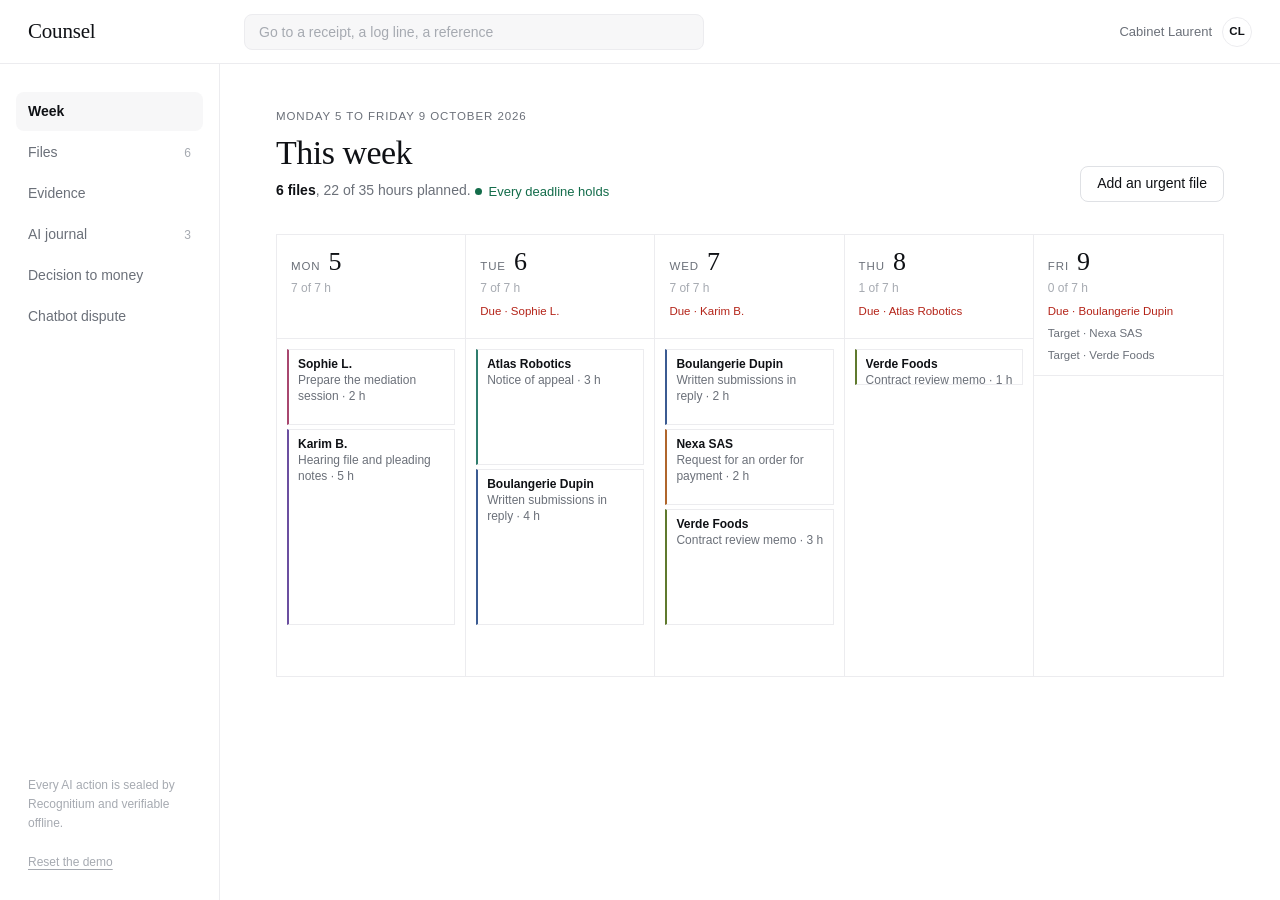
==== index.html @ c463f679 "Counsel: the lawyer's application for disputes about AI decisions, built at the LLM x Law Hackathon " ====
<!doctype html>
<html lang="en">
<head>
<meta charset="utf-8">
<meta name="viewport" content="width=device-width, initial-scale=1">
<title>Counsel</title>
<style>
  :root {
    --ink: #0f1115; --body: #2b2f36; --muted: #6b7079; --faint: #a6aab1; --line: #ececef; --soft: #f7f7f8;
    --ok: #136c4a; --okbg: #f1f8f4; --risk: #b42318; --riskbg: #fdf4f3; --mark: #fbf6e9;
    --serif: "Iowan Old Style", "Palatino Linotype", Palatino, "Book Antiqua", Georgia, serif;
    --sans: Inter, -apple-system, "Segoe UI", Roboto, "Helvetica Neue", Arial, sans-serif;
    --mono: ui-monospace, "SF Mono", "Cascadia Mono", Consolas, monospace;
    --hour: 40px;
  }
  * { box-sizing: border-box; }
  html, body { margin: 0; background: #fff; color: var(--body); font: 14px/1.5 var(--sans); -webkit-font-smoothing: antialiased; }
  button { font: inherit; cursor: pointer; color: inherit; }
  a { color: inherit; }
  code, .mono { font-family: var(--mono); font-size: 12px; }

  /* frame */
  .top { height: 64px; display: flex; align-items: center; gap: 24px; padding: 0 28px; border-bottom: 1px solid var(--line); position: sticky; top: 0; background: rgba(255,255,255,.96); backdrop-filter: blur(8px); z-index: 20; }
  .mark { font-family: var(--serif); font-size: 21px; color: var(--ink); letter-spacing: -.01em; width: 192px; flex: none; }
  .go { flex: 1; max-width: 460px; position: relative; }
  .go input { width: 100%; height: 36px; border: 1px solid var(--line); border-radius: 8px; padding: 0 150px 0 14px; font: inherit; background: var(--soft); color: var(--ink); outline: none; transition: border-color .15s, background .15s; }
  .go input:focus { background: #fff; border-color: #d9dbe0; }
  .go input::placeholder { color: var(--faint); }
  #gostatus { position: absolute; right: 12px; top: 50%; transform: translateY(-50%); font-size: 12px; color: var(--muted); pointer-events: none; max-width: 140px; white-space: nowrap; overflow: hidden; text-overflow: ellipsis; }
  .firm { margin-left: auto; display: flex; align-items: center; gap: 10px; color: var(--muted); font-size: 13px; }
  .av { width: 30px; height: 30px; border-radius: 50%; border: 1px solid var(--line); display: grid; place-items: center; font-size: 11.5px; color: var(--ink); font-weight: 600; }
  .shell { display: grid; grid-template-columns: 220px 1fr; min-height: calc(100vh - 64px); }
  .rail { border-right: 1px solid var(--line); padding: 28px 16px; display: flex; flex-direction: column; gap: 2px; position: sticky; top: 64px; height: calc(100vh - 64px); }
  .nav { display: flex; justify-content: space-between; align-items: center; gap: 10px; flex: none; border: 0; background: none; text-align: left; padding: 9px 12px; border-radius: 8px; color: var(--muted); }
  .nav:hover { color: var(--ink); background: var(--soft); }
  .nav.on { color: var(--ink); background: var(--soft); font-weight: 550; }
  .nav i { font-style: normal; font-size: 12px; color: var(--faint); font-variant-numeric: tabular-nums; }
  .rail-foot { margin-top: auto; padding: 0 12px; font-size: 12px; color: var(--faint); line-height: 1.6; }
  .rail-foot button { border: 0; background: none; padding: 0; color: var(--faint); text-decoration: underline; text-underline-offset: 3px; }
  main { padding: 44px 56px 96px; max-width: 1180px; width: 100%; }
  .view { display: none; animation: fade .25s ease; }
  .view.on { display: block; }
  @keyframes fade { from { opacity: 0; transform: translateY(4px); } to { opacity: 1; transform: none; } }

  /* type */
  .eyebrow { font-size: 11.5px; letter-spacing: .08em; text-transform: uppercase; color: var(--muted); margin-bottom: 8px; }
  h1 { font-family: var(--serif); font-weight: 400; font-size: 34px; line-height: 1.15; letter-spacing: -.015em; color: var(--ink); margin: 0; }
  h2 { font-family: var(--serif); font-weight: 400; font-size: 21px; color: var(--ink); margin: 0 0 4px; }
  .lede { color: var(--muted); margin: 8px 0 0; max-width: 640px; }
  .lede b { color: var(--ink); font-weight: 550; }
  .vh { display: flex; justify-content: space-between; align-items: flex-end; gap: 24px; flex-wrap: wrap; margin-bottom: 32px; }
  .row { display: flex; gap: 8px; flex-wrap: wrap; align-items: center; }
  .sec { margin-top: 44px; }
  .sec-h { display: flex; justify-content: space-between; align-items: baseline; gap: 16px; margin-bottom: 14px; flex-wrap: wrap; }
  .note { font-size: 12.5px; color: var(--muted); }

  /* controls */
  .btn { height: 36px; padding: 0 16px; border-radius: 8px; border: 1px solid var(--ink); background: var(--ink); color: #fff; font-weight: 500; transition: opacity .15s; display: inline-flex; align-items: center; text-decoration: none; }
  .btn:hover { opacity: .86; }
  .btn.ghost { background: #fff; color: var(--ink); border-color: #dfe1e5; }
  .btn.ghost:hover { border-color: var(--faint); opacity: 1; }
  .btn:disabled { opacity: .45; cursor: default; }
  .st { display: inline-flex; align-items: center; gap: 7px; font-size: 13px; color: var(--muted); }
  .st::before { content: ""; width: 7px; height: 7px; border-radius: 50%; background: var(--faint); }
  .st.ok { color: var(--ok); } .st.ok::before { background: var(--ok); }
  .st.risk { color: var(--risk); } .st.risk::before { background: var(--risk); }

  /* notices */
  .notice { border: 1px solid var(--line); border-left: 2px solid var(--ink); padding: 16px 20px; margin-bottom: 28px; }
  .notice.risk { border-left-color: var(--risk); }
  .notice.ok { border-left-color: var(--ok); }
  .notice h3 { margin: 0 0 4px; font-size: 14.5px; font-weight: 600; color: var(--ink); }
  .notice p { margin: 0 0 12px; color: var(--muted); }
  .notice ul { margin: 0; padding: 0; list-style: none; columns: 2; column-gap: 32px; }
  .notice li { font-size: 13px; padding: 3px 0; color: var(--body); break-inside: avoid; }
  .notice li span { color: var(--muted); }

  /* week */
  .cal { display: grid; grid-template-columns: repeat(5, minmax(0, 1fr)); border: 1px solid var(--line); }
  .day { border-right: 1px solid var(--line); min-width: 0; }
  .day:last-child { border-right: 0; }
  .day-h { padding: 14px 14px 12px; border-bottom: 1px solid var(--line); min-height: 104px; }
  .day-h .dn { display: flex; align-items: baseline; gap: 8px; }
  .day-h .dw { font-size: 11.5px; letter-spacing: .08em; text-transform: uppercase; color: var(--muted); }
  .day-h .dd { font-family: var(--serif); font-size: 26px; color: var(--ink); line-height: 1; }
  .day-h .ld { font-size: 12px; color: var(--faint); margin-top: 4px; font-variant-numeric: tabular-nums; }
  .day-h .dl { font-size: 11.5px; color: var(--risk); margin-top: 6px; line-height: 1.4; }
  .day-h .dl.soft { color: var(--muted); }
  .slots { padding: 10px; height: calc(var(--hour) * 7 + 20px); }
  .blk { margin-bottom: 4px; padding: 6px 9px; border: 1px solid var(--line); border-left: 2px solid; background: #fff; overflow: hidden; cursor: pointer; transition: background .15s; font-size: 12px; line-height: 1.35; }
  .blk:hover { background: var(--soft); }
  .blk b { display: block; font-weight: 600; color: var(--ink); white-space: nowrap; overflow: hidden; text-overflow: ellipsis; }
  .blk span { color: var(--muted); }
  .blk.late { border-color: #f1c9c4; border-left-color: var(--risk); background: var(--riskbg); }
  .assoc { margin: 0 10px 10px; padding: 6px 9px; border: 1px dashed #d9dbe0; font-size: 12px; color: var(--muted); }

  /* tables */
  .tbl { width: 100%; border-collapse: collapse; }
  .tbl th { text-align: left; font-weight: 500; font-size: 11.5px; letter-spacing: .06em; text-transform: uppercase; color: var(--muted); padding: 0 16px 10px 0; border-bottom: 1px solid var(--line); }
  .tbl td { padding: 14px 16px 14px 0; border-bottom: 1px solid var(--line); vertical-align: top; }
  .tbl tbody tr { cursor: pointer; transition: background .15s; }
  .tbl tbody tr:hover td { background: var(--soft); }
  .tbl .c { color: var(--ink); font-weight: 550; display: flex; align-items: center; gap: 10px; }
  .dot { width: 7px; height: 7px; border-radius: 50%; flex: none; }
  .num { font-variant-numeric: tabular-nums; }

  /* evidence */
  .drop { border: 1px dashed #d4d6db; padding: 72px 32px; text-align: center; transition: border-color .15s, background .15s; }
  .drop.over { border-color: var(--ink); background: var(--soft); }
  .drop h2 { font-size: 26px; }
  .drop p { color: var(--muted); max-width: 520px; margin: 8px auto 24px; }
  .facts { display: grid; grid-template-columns: repeat(4, 1fr); border-top: 1px solid var(--line); border-bottom: 1px solid var(--line); }
  .facts > div { padding: 18px 20px 18px 0; }
  .facts > div + div { padding-left: 20px; border-left: 1px solid var(--line); }
  .facts span { display: block; font-size: 11.5px; letter-spacing: .06em; text-transform: uppercase; color: var(--muted); margin-bottom: 4px; }
  .facts b { color: var(--ink); font-weight: 550; }
  .facts small { display: block; color: var(--faint); font-size: 12px; margin-top: 2px; }
  .acts { border-top: 1px solid var(--line); }
  .act { display: grid; grid-template-columns: 72px 150px 1fr 120px; gap: 16px; padding: 12px 0; border-bottom: 1px solid var(--line); cursor: pointer; font-size: 13.5px; transition: background .15s; }
  .act:hover { background: var(--soft); }
  .act .s, .act .t { font-family: var(--mono); font-size: 12px; color: var(--muted); padding-top: 2px; }
  .act .r { font-family: var(--mono); font-size: 12px; color: var(--ink); text-align: right; padding-top: 2px; }
  .proofline { display: flex; justify-content: space-between; gap: 16px; flex-wrap: wrap; align-items: center; padding: 14px 0; color: var(--ok); font-size: 13.5px; }
  .proofline.bad { color: var(--risk); }
  .proofline a { font-family: var(--mono); font-size: 12px; color: var(--muted); }
  .logview { height: 320px; overflow-y: auto; border: 1px solid var(--line); position: relative; }
  .lv { display: grid; grid-template-columns: 64px 138px 116px 1fr 110px; gap: 12px; padding: 7px 16px; font-size: 12.5px; cursor: pointer; border-bottom: 1px solid #f3f3f5; }
  .lv:hover { background: var(--soft); }
  .lv .s, .lv .t, .lv .f { font-family: var(--mono); font-size: 11.5px; color: var(--faint); padding-top: 1px; }
  .lv.own .f { color: var(--ink); }
  .lv .r { font-family: var(--mono); font-size: 11.5px; color: var(--faint); text-align: right; padding-top: 1px; }
  .lv.own .r { color: var(--ink); }
  .lv.hit { background: var(--mark); box-shadow: inset 2px 0 0 var(--ink); }
  .lv.hidden .t { color: var(--faint); font-family: var(--sans); font-size: 12px; }
  .lv.hidden .fp { font-family: var(--mono); font-size: 11.5px; color: #c4c7cc; overflow: hidden; text-overflow: ellipsis; white-space: nowrap; }
  .ldet { border: 1px solid var(--line); border-top: 0; padding: 20px; }
  .kv { display: grid; grid-template-columns: 160px 1fr; gap: 12px; padding: 4px 0; font-size: 13px; }
  .kv span { color: var(--muted); }
  .kv code { word-break: break-all; color: var(--ink); }
  .res { margin-top: 14px; padding: 10px 14px; font-size: 13.5px; border-left: 2px solid; }
  .res.ok { color: var(--ok); background: var(--okbg); } .res.bad { color: var(--risk); background: var(--riskbg); }

  /* explanation */
  .xgrid { display: grid; grid-template-columns: minmax(0, 1fr) 280px; gap: 32px; align-items: start; }
  .letter { width: 100%; min-height: 420px; border: 1px solid var(--line); padding: 32px 36px; font: 15.5px/1.7 var(--serif); color: var(--ink); resize: vertical; outline: none; background: #fff; }
  .letter:focus { border-color: #d9dbe0; }
  .letter[readonly] { background: var(--soft); color: var(--body); }
  .srcs { border-top: 1px solid var(--line); }
  .src { padding: 12px 0; border-bottom: 1px solid var(--line); font-size: 13px; cursor: pointer; }
  .src:hover { background: var(--soft); }
  .src b { display: block; color: var(--ink); font-weight: 550; }
  .src code { color: var(--muted); font-size: 11.5px; }

  /* journal */
  .jt td { font-size: 13px; padding: 11px 16px 11px 0; cursor: default; }
  .jt tbody tr { cursor: default; }
  .jt tbody tr:hover td { background: none; }
  .jt .h { font-family: var(--mono); font-size: 11.5px; color: var(--faint); white-space: nowrap; }
  .jt tr.broken td { background: var(--riskbg) !important; }
  .jt tr.hit td { background: var(--mark) !important; }
  .who { font-size: 12px; letter-spacing: .04em; text-transform: uppercase; color: var(--muted); }
  .who.ai { color: var(--ink); font-weight: 600; }
  .sealbox { margin-top: 28px; border-top: 1px solid var(--line); padding-top: 20px; display: grid; grid-template-columns: 1fr 320px; gap: 32px; }
  .sealbox input { width: 100%; height: 36px; border: 1px solid #dfe1e5; border-radius: 8px; padding: 0 12px; font: 12.5px var(--mono); outline: none; }
  .sealbox input:focus { border-color: var(--faint); }

  /* drawer */
  .scrim { position: fixed; inset: 0; background: rgba(15,17,21,.16); opacity: 0; pointer-events: none; transition: opacity .2s; z-index: 30; }
  .scrim.on { opacity: 1; pointer-events: auto; }
  .drawer { position: fixed; top: 0; right: 0; bottom: 0; width: min(540px, 100vw); background: #fff; z-index: 31; border-left: 1px solid var(--line); transform: translateX(100%); transition: transform .28s cubic-bezier(.2,.7,.2,1); overflow-y: auto; }
  .drawer.on { transform: none; }
  .dr { padding: 36px 36px 48px; }
  .x { float: right; border: 0; background: none; font-size: 22px; color: var(--faint); line-height: 1; padding: 0; }
  .x:hover { color: var(--ink); }
  .w { display: grid; grid-template-columns: 120px 1fr 18px; align-items: center; gap: 14px; margin: 8px 0; font-size: 13px; }
  .w input { width: 100%; accent-color: var(--ink); }
  .w output { text-align: right; color: var(--muted); font-variant-numeric: tabular-nums; }
  .opt { padding: 14px 0; border-bottom: 1px solid var(--line); }
  .opt .t { display: flex; justify-content: space-between; gap: 12px; color: var(--ink); }
  .opt .t em { font-style: normal; font-size: 12px; color: var(--muted); }
  .opt.best .t { font-weight: 600; }
  .bar { height: 2px; background: var(--line); margin: 10px 0 8px; }
  .bar i { display: block; height: 100%; background: var(--ink); transition: width .25s; }
  .crit { display: flex; gap: 14px; flex-wrap: wrap; font-size: 12px; color: var(--faint); }
  .hash { font-family: var(--mono); font-size: 12px; word-break: break-all; color: var(--ink); margin: 6px 0 14px; }
  .hash.bad { color: var(--risk); }
  .field { width: 100%; height: 36px; border: 1px solid #dfe1e5; border-radius: 8px; padding: 0 12px; font: 12.5px var(--mono); outline: none; margin-top: 4px; }

  @media (max-width: 960px) {
    .top { padding: 0 16px; gap: 12px; } .mark { width: auto; } .firm span { display: none; }
    .shell { grid-template-columns: 1fr; }
    .rail { position: static; height: auto; flex-direction: row; overflow-x: auto; padding: 8px 12px; border-right: 0; border-bottom: 1px solid var(--line); }
    .rail-foot { display: none; }
    main { padding: 28px 16px 72px; }
    .cal { grid-template-columns: 1fr; } .day { border-right: 0; border-bottom: 1px solid var(--line); } .slots { height: auto; }
    .facts { grid-template-columns: 1fr 1fr; } .facts > div + div { border-left: 0; padding-left: 0; }
    .act, .lv { grid-template-columns: 64px 1fr; } .act .t, .act .r, .lv .t, .lv .f, .lv .r { display: none; }
    .sealbox { grid-template-columns: 1fr; } .notice ul { columns: 1; }
    .go input { padding-right: 14px; } #gostatus { display: none; }
  }
</style>
</head>
<body>
<header class="top">
  <div class="mark">Counsel</div>
  <div class="go"><input id="goto" placeholder="Go to a receipt, a log line, a reference" autocomplete="off" spellcheck="false"><div id="gostatus"></div></div>
  <div class="firm"><span>Cabinet Laurent</span><div class="av">CL</div></div>
</header>

<div class="shell">
  <nav class="rail">
    <button class="nav on" data-view="week">Week <i id="n-week"></i></button>
    <button class="nav" data-view="files">Files <i id="n-files"></i></button>
    <button class="nav" data-view="evidence">Evidence <i id="n-evidence"></i></button>
    <button class="nav" data-view="journal">AI journal <i id="n-journal"></i></button>
    <a class="nav" href="binding.html" style="text-decoration:none">Decision to money <i></i></a>
    <a class="nav" href="conversation.html" style="text-decoration:none">Chatbot dispute <i></i></a>
    <div class="rail-foot">Every AI action is sealed by Recognitium and verifiable offline.<br><br><button data-act="reset">Reset the demo</button></div>
  </nav>

  <main>
    <section class="view on" id="v-week">
      <div class="vh">
        <div><div class="eyebrow">Monday 5 to Friday 9 October 2026</div><h1>This week</h1><p class="lede" id="summary"></p></div>
        <button class="btn ghost" data-act="urgent" id="urgentBtn">Add an urgent file</button>
      </div>
      <div id="alert"></div>
      <div class="cal" id="grid"></div>
    </section>

    <section class="view" id="v-files">
      <div class="vh"><div><div class="eyebrow">Cabinet Laurent</div><h1>Files</h1><p class="lede">Each file is ranked on its own client's priorities, never against another file.</p></div></div>
      <table class="tbl"><thead><tr><th>Client</th><th>Matter</th><th>Deadline</th><th>Hours</th><th>Status</th></tr></thead><tbody id="files"></tbody></table>
    </section>

    <section class="view" id="v-evidence"><div id="evidence"></div></section>

    <section class="view" id="v-journal">
      <div class="vh">
        <div><div class="eyebrow">Article 12-ready</div><h1>AI journal</h1><p class="lede">Every AI action, append-only. Each line carries the fingerprint of the line before: change one and every later line breaks.</p></div>
        <div class="row"><button class="btn ghost" data-act="check">Check integrity</button><button class="btn ghost" data-act="alter">Rewrite a past line</button><button class="btn ghost" data-act="export">Export</button></div>
      </div>
      <div id="jcheck"></div>
      <table class="tbl jt"><thead><tr><th>#</th><th>Time</th><th>Who</th><th>Action</th><th>In</th><th>Out</th><th>Decision</th></tr></thead><tbody id="jbody"></tbody></table>
      <div class="sealbox">
        <div><div class="eyebrow">Journal fingerprint</div><div class="hash" id="jhead"></div><div class="note">One seal covers every line above it.</div></div>
        <div><div class="eyebrow">Recognitium receipt</div><input id="jrid" placeholder="DG-..."><div class="note" id="jvl" style="margin-top:8px">Seal the fingerprint, then paste the receipt id.</div></div>
      </div>
    </section>
  </main>
</div>

<div class="scrim" id="scrim"></div>
<aside class="drawer" id="drawer"><div class="dr" id="dr"></div></aside>

<script>
/* Fictional firm, fictional clients. Hours are the lawyer's; deadlines are the clients'. */
const DAYS = ["Mon 5", "Tue 6", "Wed 7", "Thu 8", "Fri 9"];
const CAP = 7;
const CRIT = [["outcome", "Outcome"], ["cost", "Low cost"], ["speed", "Speed"], ["safety", "Low risk"], ["relation", "Relationship"]];

const CASES = {
  dupin: { client: "Boulangerie Dupin", matter: "Commercial lease, landlord refuses renewal", court: "Tribunal judiciaire de Paris", color: "#3b5b92",
    weights: { outcome: 4, cost: 3, speed: 2, safety: 3, relation: 5 },
    options: [["Negotiate a new lease with a stepped rent", [3, 5, 4, 4, 5]], ["Claim the eviction indemnity in court", [5, 2, 1, 3, 1]], ["Judicial mediation", [3, 4, 3, 4, 4]]] },
  karim: { client: "Karim B.", matter: "Contested dismissal, labour court hearing Thursday", court: "Conseil de prud'hommes de Paris", color: "#6b4fa0",
    weights: { outcome: 4, cost: 3, speed: 4, safety: 4, relation: 1 },
    options: [["Plead at the hearing", [4, 3, 2, 2, 2]], ["Settlement agreement before the hearing", [3, 5, 5, 5, 3]], ["Conciliation in front of the court", [3, 4, 4, 4, 3]]] },
  atlas: { client: "Atlas Robotics", matter: "Appeal of a commercial judgment, one month from service", court: "Cour d'appel de Paris", color: "#2f7d6d",
    weights: { outcome: 5, cost: 2, speed: 2, safety: 3, relation: 3 },
    options: [["File the appeal", [4, 2, 1, 3, 3]], ["Accept the judgment, negotiate payment terms", [2, 5, 5, 4, 4]], ["Appeal and propose mediation in parallel", [4, 3, 3, 3, 4]]] },
  nexa: { client: "Nexa SAS", matter: "Unpaid invoices, 18 400 euros", court: "Tribunal de commerce de Paris", color: "#b0662c",
    weights: { outcome: 4, cost: 4, speed: 4, safety: 3, relation: 3 },
    options: [["Order for payment (injonction de payer)", [4, 5, 4, 4, 2]], ["Formal notice, then negotiated schedule", [3, 5, 3, 4, 4]], ["Summary claim for an advance (référé-provision)", [4, 3, 4, 3, 2]]] },
  sophie: { client: "Sophie L.", matter: "Divorce, family mediation session", court: "Médiation familiale", color: "#a8476f",
    weights: { outcome: 3, cost: 3, speed: 3, safety: 4, relation: 5 },
    options: [["Mediated agreement", [4, 4, 4, 4, 5]], ["Contested divorce in court", [3, 2, 1, 2, 1]]] },
  verde: { client: "Verde Foods", matter: "Review of a distribution contract", court: "Advisory", color: "#5f7a2e",
    weights: { outcome: 4, cost: 3, speed: 3, safety: 5, relation: 3 },
    options: [["Sign with amended liability clauses", [4, 4, 4, 4, 4]], ["Sign as is", [2, 5, 5, 1, 5]], ["Renegotiate exclusivity first", [5, 3, 2, 4, 3]]] },
  horizon: { client: "Banque Horizon", matter: "Applicant contests an AI credit refusal", court: "Pre-litigation · AI Act art. 86 · GDPR art. 22", color: "#8a6a1f",
    weights: { outcome: 4, cost: 3, speed: 3, safety: 5, relation: 4 },
    options: [["Full explanation, with the sealed log lines", [4, 4, 4, 5, 4]], ["New human review of the file, then answer", [4, 3, 3, 4, 5]], ["Minimal answer, legal basis only", [2, 5, 5, 2, 2]]] },
  lumen: { client: "Lumen SAS", matter: "Urgent interim hearing (référé) Tuesday morning", court: "Tribunal judiciaire de Paris", color: "#7a2e2e",
    weights: { outcome: 4, cost: 2, speed: 5, safety: 4, relation: 2 },
    options: [["Defend at the hearing", [3, 3, 5, 3, 2]], ["Settle before the hearing", [3, 4, 5, 4, 4]], ["Ask for a postponement", [2, 4, 1, 2, 3]]] }
};

const BASE = [
  { id: "sophie", label: "Prepare the mediation session", hours: 2, due: 1, hard: true },
  { id: "karim", label: "Hearing file and pleading notes", hours: 5, due: 2, hard: true },
  { id: "atlas", label: "Notice of appeal", hours: 3, due: 3, hard: true },
  { id: "dupin", label: "Written submissions in reply", hours: 6, due: 4, hard: true },
  { id: "nexa", label: "Request for an order for payment", hours: 2, due: 4, hard: false },
  { id: "verde", label: "Contract review memo", hours: 4, due: 4, hard: false }
];

const state = { view: "week", urgent: false, delegated: false, approvals: {}, open: null, drafted: {}, horizon: null, sel: null };
const $ = id => document.getElementById(id);

/* ---------- fingerprints ---------- */
async function sha256(text) {
  const bytes = new TextEncoder().encode(text);
  if (window.crypto && crypto.subtle) {
    const buf = await crypto.subtle.digest("SHA-256", bytes);
    return [...new Uint8Array(buf)].map(b => b.toString(16).padStart(2, "0")).join("");
  }
  return sha256js(bytes);
}

function sha256js(msg) {
  const K = [0x428a2f98,0x71374491,0xb5c0fbcf,0xe9b5dba5,0x3956c25b,0x59f111f1,0x923f82a4,0xab1c5ed5,
    0xd807aa98,0x12835b01,0x243185be,0x550c7dc3,0x72be5d74,0x80deb1fe,0x9bdc06a7,0xc19bf174,
    0xe49b69c1,0xefbe4786,0x0fc19dc6,0x240ca1cc,0x2de92c6f,0x4a7484aa,0x5cb0a9dc,0x76f988da,
    0x983e5152,0xa831c66d,0xb00327c8,0xbf597fc7,0xc6e00bf3,0xd5a79147,0x06ca6351,0x14292967,
    0x27b70a85,0x2e1b2138,0x4d2c6dfc,0x53380d13,0x650a7354,0x766a0abb,0x81c2c92e,0x92722c85,
    0xa2bfe8a1,0xa81a664b,0xc24b8b70,0xc76c51a3,0xd192e819,0xd6990624,0xf40e3585,0x106aa070,
    0x19a4c116,0x1e376c08,0x2748774c,0x34b0bcb5,0x391c0cb3,0x4ed8aa4a,0x5b9cca4f,0x682e6ff3,
    0x748f82ee,0x78a5636f,0x84c87814,0x8cc70208,0x90befffa,0xa4506ceb,0xbef9a3f7,0xc67178f2];
  const H = [0x6a09e667,0xbb67ae85,0x3c6ef372,0xa54ff53a,0x510e527f,0x9b05688c,0x1f83d9ab,0x5be0cd19];
  const len = msg.length, total = ((len + 9 + 63) >> 6) << 6, m = new Uint8Array(total);
  m.set(msg); m[len] = 0x80;
  const bits = len * 8, dv = new DataView(m.buffer);
  dv.setUint32(total - 8, Math.floor(bits / 0x100000000)); dv.setUint32(total - 4, bits >>> 0);
  const W = new Uint32Array(64), r = (x, n) => (x >>> n) | (x << (32 - n));
  for (let o = 0; o < total; o += 64) {
    for (let i = 0; i < 16; i++) W[i] = dv.getUint32(o + i * 4);
    for (let i = 16; i < 64; i++) {
      const s0 = r(W[i-15], 7) ^ r(W[i-15], 18) ^ (W[i-15] >>> 3), s1 = r(W[i-2], 17) ^ r(W[i-2], 19) ^ (W[i-2] >>> 10);
      W[i] = (W[i-16] + s0 + W[i-7] + s1) >>> 0;
    }
    let [a, b, c, d, e, f, g, h] = H;
    for (let i = 0; i < 64; i++) {
      const t1 = (h + (r(e, 6) ^ r(e, 11) ^ r(e, 25)) + ((e & f) ^ (~e & g)) + K[i] + W[i]) >>> 0;
      const t2 = ((r(a, 2) ^ r(a, 13) ^ r(a, 22)) + ((a & b) ^ (a & c) ^ (b & c))) >>> 0;
      h = g; g = f; f = e; e = (d + t1) >>> 0; d = c; c = b; b = a; a = (t1 + t2) >>> 0;
    }
    H[0] = (H[0] + a) >>> 0; H[1] = (H[1] + b) >>> 0; H[2] = (H[2] + c) >>> 0; H[3] = (H[3] + d) >>> 0;
    H[4] = (H[4] + e) >>> 0; H[5] = (H[5] + f) >>> 0; H[6] = (H[6] + g) >>> 0; H[7] = (H[7] + h) >>> 0;
  }
  return H.map(x => x.toString(16).padStart(8, "0")).join("");
}
const enc = x => new TextEncoder().encode(x);

/* ---------- the AI journal: append-only, chained ---------- */
let journal = [], queue = Promise.resolve();
const ZERO = "0".repeat(64);
const lineBody = e => JSON.stringify({ n: e.n, at: e.at, actor: e.actor, action: e.action, in: e.in, out: e.out, decision: e.decision, prev: e.prev });

function log(actor, action, input, output, decision) {
  queue = queue.then(async () => {
    const e = { n: journal.length + 1, at: new Date().toTimeString().slice(0, 8), actor, action,
      in: input ? await sha256(input) : null, out: output ? await sha256(output) : null, decision,
      prev: journal.length ? journal[journal.length - 1].hash : ZERO };
    e.hash = await sha256(lineBody(e));
    journal.push(e);
    renderJournal(); renderNav();
  });
  return queue;
}

async function checkJournal() {
  let prev = ZERO;
  for (let i = 0; i < journal.length; i++) {
    const e = journal[i];
    if (e.prev !== prev || await sha256(lineBody(e)) !== e.hash) return i;
    prev = e.hash;
  }
  return -1;
}

function seed() {
  const p = plan(BASE.map(x => ({ ...x })));
  log("AI", "Planned the week · 6 files, earliest deadline first", JSON.stringify(BASE), JSON.stringify(p.list.map(t => [t.id, t.days])), "Accepted by Me Laurent");
  for (const id of ["karim", "atlas"]) {
    state.drafted[id] = true;
    log("AI", `Drafted strategy options · ${CASES[id].client}`, CASES[id].matter, JSON.stringify(CASES[id].options), "Scores set by Me Laurent");
  }
}

/* ---------- planning: the client's deadline is a wall; only the lawyer's hours move ---------- */
function tasks() {
  const t = BASE.map(x => ({ ...x }));
  if (state.urgent) t.push({ id: "lumen", label: "Interim hearing brief", hours: state.delegated ? 7 : 9, due: 0, hard: true });
  if (state.horizon) t.push({ id: "horizon", label: "Answer to the applicant", hours: 3, due: 99, dueLabel: state.horizon.dueShort, hard: true });
  return t;
}
const dueText = t => t.dueLabel || DAYS[t.due];

function plan(list) {
  const days = DAYS.map(() => []);
  const order = [...list].sort((a, b) => a.due - b.due || (b.hard - a.hard));
  let d = 0, used = 0;
  for (const t of order) {
    let rem = t.hours; t.days = [];
    while (rem > 0 && d < DAYS.length) {
      const free = CAP - used;
      if (free <= 0) { d++; used = 0; continue; }
      const take = Math.min(free, rem);
      days[d].push({ t, h: take }); t.days.push(d);
      used += take; rem -= take;
    }
    t.end = rem > 0 ? 99 : t.days[t.days.length - 1];
    t.late = t.end > t.due;
  }
  return { days, list: order };
}
const BASELINE = (() => { const m = {}; plan(BASE.map(x => ({ ...x }))).list.forEach(t => m[t.id] = t.days.join()); return m; })();

/* ---------- Banque Horizon's credit AI log (fictional, 200 lines) ----------
   leaf = SHA-256(line); link = SHA-256(previous link + leaf). Do not edit: the receipts below seal these exact bytes. */
const LOG = (() => {
  let s = 20261004;
  const rnd = () => (s = (s * 1103515245 + 12345) % 2147483648) / 2147483648;
  const fmt = ms => new Date(ms + 2 * 3600e3).toISOString().slice(0, 19).replace("T", " ");
  const rows = [];
  let t = Date.UTC(2026, 8, 12, 6, 0, 0);
  for (let i = 0; i < 195; i++) {
    t += 60e3 + Math.floor(rnd() * 50) * 60e3 + Math.floor(rnd() * 60) * 1e3;
    let n = 4000 + Math.floor(rnd() * 900); if (n === 4417) n++;
    const ref = "HZ-2026-0" + n, r = rnd();
    const ev = r < .35 ? `Application received · personal loan ${(5 + Math.floor(rnd() * 30)) * 1000} EUR over ${[24, 36, 48, 60][Math.floor(rnd() * 4)]} months`
      : r < .65 ? `Score computed by model CreditScore v3.2 · ${300 + Math.floor(rnd() * 600)} / 1000 · threshold 450`
      : r < .85 ? `Decision · ${rnd() < .7 ? "accepted" : "refused"}`
      : `Human review · decision confirmed by credit analyst (agent 0${100 + Math.floor(rnd() * 200)})`;
    rows.push([fmt(t), ref, ev]);
  }
  const R = "HZ-2026-04417";
  rows.push(["2026-09-12 09:14:03", R, "Application received · personal loan 18000 EUR over 48 months"],
    ["2026-09-12 09:14:04", R, "Score computed by model CreditScore v3.2 · 412 / 1000 · threshold 450"],
    ["2026-09-12 09:14:04", R, "Main factors · debt-to-income ratio 41 %, employment under 12 months"],
    ["2026-09-15 14:02:51", R, "Human review · refusal confirmed by credit analyst (agent 0193)"],
    ["2026-09-15 14:05:10", R, "Decision letter sent to the applicant"]);
  rows.sort((a, b) => a[0] < b[0] ? -1 : a[0] > b[0] ? 1 : 0);
  return rows.map((r, i) => `#${48101 + i} · ${r[0]} · ${r[1]} · ${r[2]}`);
})();
const LEAVES = LOG.map(l => sha256js(enc(l)));
const HEAD = LEAVES.reduce((h, leaf) => sha256js(enc(h + leaf)), ZERO);
const HZ = { receipt: "DG-513ea93c2b3b4dadbefe4096443f36ea", seq: 177589, sealedOn: "4 October 2026 at 11:13 Paris" };
/* The applicant's five lines, each sealed on its own (production chain). The receipt id sits beside the line, never inside it. */
const LINE_RECEIPTS = {
  "#48103": { id: "DG-cbb80fadc30448dc800fd1b3784442a5", seq: 177600, ns: "1791105542770949599", hash: "bc46e47e68225987e134c771e663292884187cbfbe9d137fedefe3cd4ebf022a" },
  "#48104": { id: "DG-095f2c1e2610460787d485f6fdd2cd21", seq: 177601, ns: "1791105543868546182", hash: "93c3bd3690d9787a6334c7b5713d10c95139164d391800515608aa8e69a7ebd0" },
  "#48105": { id: "DG-ae7fe75767b240a696a529b9c93f7810", seq: 177604, ns: "1791105545060801620", hash: "9e3ba94bb4f5a67ca7bc09496560fa0eb77429109c9f95e9a999944561cab266" },
  "#48272": { id: "DG-9953fa10633a4a7499a84af987cb7c15", seq: 177605, ns: "1791105546855128218", hash: "43e773e2e4020736e835074212734faa131c08cf6be62bd492eb9bbb1a9ef2e7" },
  "#48274": { id: "DG-b7b28343d44b4a62b2047d7b9a598693", seq: 177606, ns: "1791105548110884152", hash: "d6893f70d10188e29fc68655d181ae449e9e4d925a4f3a2f803c7d6c9911b34f" }
};
const nsUTC = ns => new Date(+ns.slice(0, -9) * 1000).toISOString().slice(0, 19).replace("T", " ") + "." + ns.slice(-9) + " UTC";
const seqOf = l => l.split(" · ")[0];
const fmtSeq = n => String(n).replace(/\B(?=(\d{3})+(?!\d))/g, " ");
const VERIFY = id => `https://www.recognitium.com/verify/${encodeURIComponent(id)}`;
const edits = {};

const SAMPLE_LETTER = `Paul R.
12 rue des Lilas, 75011 Paris

To: Banque Horizon, Credit department
Subject: Request for an explanation, file HZ-2026-04417

On 15 September 2026 you refused my application for a personal loan (file HZ-2026-04417).
I have reason to believe this decision was taken with the help of an automated system.
Under Article 86 of the EU AI Act and Article 22 of the GDPR, I ask for a clear explanation
of the role this system played in the decision and of the main factors it used.

Received by Banque Horizon on 2 October 2026.`;
const MONTHS = ["January", "February", "March", "April", "May", "June", "July", "August", "September", "October", "November", "December"];

/* ---------- views ---------- */
function setView(v) {
  state.view = v;
  document.querySelectorAll(".view").forEach(x => x.classList.toggle("on", x.id === "v-" + v));
  document.querySelectorAll(".nav").forEach(x => x.classList.toggle("on", x.dataset.view === v));
  window.scrollTo({ top: 0 });
}

function renderNav() {
  const p = plan(tasks());
  $("n-week").textContent = p.list.some(t => t.late) ? "1 at risk" : "";
  $("n-files").textContent = p.list.length;
  $("n-evidence").textContent = state.horizon ? "1" : "";
  $("n-journal").textContent = journal.length;
}

function renderWeek() {
  const p = plan(tasks());
  const total = p.list.reduce((s, t) => s + t.hours, 0), late = p.list.filter(t => t.late);
  $("summary").innerHTML = `<b>${p.list.length} files</b>, ${total} of ${CAP * 5} hours planned. ` +
    (late.length ? `<span class="st risk">One deadline at risk</span>` : `<span class="st ok">Every deadline holds</span>`);
  $("urgentBtn").disabled = state.urgent;

  if (state.urgent && late.length) {
    const t = late[0], short = t.hours - CAP;
    $("alert").innerHTML = `<div class="notice risk"><h3>${CASES[t.id].client} is ${short} hours short of Monday's deadline.</h3>
      <p>No other client's deadline moves to make room.</p>
      <div class="row"><button class="btn" data-act="delegate">Delegate ${short} hours to the associate</button><button class="btn ghost" data-act="postpone">Draft a postponement request</button></div></div>`;
  } else if (state.urgent) {
    const moved = p.list.filter(t => BASELINE[t.id] !== undefined && BASELINE[t.id] !== t.days.join());
    const days = t => [...new Set(t.days.map(d => DAYS[d].split(" ")[0]))].join(", ");
    $("alert").innerHTML = `<div class="notice ok"><h3>Re-planned. Every deadline holds.</h3>
      <p>Thomas, the associate, takes two hours of research on Lumen SAS. Moved, each still before its deadline:</p>
      <ul>${moved.map(t => `<li>${CASES[t.id].client} <span>· now ${days(t)} · due ${dueText(t)}</span></li>`).join("")}</ul></div>`;
  } else $("alert").innerHTML = "";

  const H = 40;
  $("grid").innerHTML = p.days.map((blocks, d) => {
    const load = blocks.reduce((s, b) => s + b.h, 0), dues = p.list.filter(t => t.due === d);
    const [w, n] = DAYS[d].split(" ");
    return `<div class="day"><div class="day-h"><div class="dn"><span class="dw">${w}</span><span class="dd">${n}</span></div>
      <div class="ld">${load} of ${CAP} h</div>
      ${dues.map(t => `<div class="dl${t.hard ? "" : " soft"}">${t.hard ? "Due" : "Target"} · ${CASES[t.id].client}</div>`).join("")}</div>
      <div class="slots">${blocks.map(b => `<div class="blk${b.t.late ? " late" : ""}" data-case="${b.t.id}" style="height:${b.h * H - 4}px;border-left-color:${CASES[b.t.id].color}">
        <b>${CASES[b.t.id].client}</b><span>${b.t.label} · ${b.h} h</span></div>`).join("")}</div>
      ${state.delegated && d === 0 ? `<div class="assoc">Associate · Lumen SAS research · 2 h</div>` : ""}</div>`;
  }).join("");
}

function renderFiles() {
  const p = plan(tasks());
  $("files").innerHTML = p.list.map(t => {
    const c = CASES[t.id], a = state.approvals[t.id];
    return `<tr data-case="${t.id}"><td><div class="c"><span class="dot" style="background:${c.color}"></span>${c.client}</div></td>
      <td>${c.matter}<div class="note">${c.court}</div></td>
      <td class="num">${t.hard ? "" : "Target "}${dueText(t)}</td><td class="num">${t.hours} h</td>
      <td>${t.late ? `<span class="st risk">At risk</span>` : `<span class="st ok">On time</span>`}${a ? `<div class="note" style="margin-top:4px">Strategy approved</div>` : ""}</td></tr>`;
  }).join("");
}

function renderJournal(broken) {
  const short = h => h ? `<span title="${h}">${h.slice(0, 8)}</span>` : "";
  $("jbody").innerHTML = journal.map((e, i) => `<tr id="j${e.n}" class="${broken !== undefined && i >= broken ? "broken" : ""}">
    <td class="h">${e.n}</td><td class="h">${e.at}</td><td><span class="who ${e.actor.toLowerCase()}">${e.actor}</span></td>
    <td>${e.action}</td><td class="h">${short(e.in)}</td><td class="h">${short(e.out)}</td><td>${e.decision}</td></tr>`).join("");
  $("jhead").textContent = journal.length ? journal[journal.length - 1].hash : "";
}

function renderAll() { renderWeek(); renderFiles(); renderEvidence(); renderNav(); if (state.open) drawer(state.open); }

/* ---------- evidence ---------- */
function renderEvidence() {
  const h = state.horizon;
  if (!h) {
    $("evidence").innerHTML = `<div class="vh"><div><div class="eyebrow">Disputes about AI decisions</div><h1>Evidence</h1>
      <p class="lede">Drop a client's dispute letter. Counsel reads it, finds the AI actions it concerns, and proves they have not changed since they happened.</p></div></div>
      <div class="drop" id="drop"><h2>Drop a dispute letter here</h2><p>A text file or a pasted letter. Nothing leaves this machine: only fingerprints are ever sealed.</p>
      <button class="btn" data-act="sample">Use the sample letter · Banque Horizon</button></div>`;
    return;
  }
  const own = h.hits.filter(x => LINE_RECEIPTS[seqOf(x.l)]).length;
  $("evidence").innerHTML = `
    <div class="vh"><div><div class="eyebrow">Banque Horizon · credit AI system CreditScore v3.2</div><h1>${h.ref}</h1>
      <p class="lede">Request for an explanation of an automated credit refusal. Case file built in ${h.ms} ms from the letter alone.</p></div>
      <div class="row"><button class="btn" data-act="bundle">Download the evidence file</button><button class="btn ghost" data-act="explain">Explain to the applicant</button><button class="btn ghost" data-case="horizon">Strategy</button></div></div>
    <div class="facts">
      <div><span>Request</span><b>${h.bases.join(", ") || "Contestation"}</b></div>
      <div><span>Received</span><b>${h.got}</b></div>
      <div><span>Answer due</span><b>${h.due}</b><small>One month, GDPR art. 12(3)</small></div>
      <div><span>AI actions found</span><b>${h.hits.length} of ${LOG.length}</b><small>The others stay sealed, undisclosed</small></div>
    </div>
    <div class="sec"><div class="sec-h"><h2>The applicant's AI actions</h2><span class="note">Each one sealed on its own. Click to open it in the log.</span></div>
      <div class="acts">${h.hits.map(x => { const p = x.l.split(" · "), r = LINE_RECEIPTS[p[0]];
        return `<div class="act" data-line="${x.i}"><span class="s">${p[0]}</span><span class="t">${p[1]}</span><span>${p.slice(3).join(" · ")}</span><span class="r">${r ? r.id.slice(0, 11) : ""}</span></div>`; }).join("")}</div>
      <div class="proofline${h.intact ? "" : " bad"}"><span>${h.intact ? `Unchanged since sealed. ${own} individual receipts, and the whole log sealed on ${HZ.sealedOn}.` : "These lines do not match the sealed log."}</span>
        <a href="${VERIFY(HZ.receipt)}" target="_blank" rel="noopener">${HZ.receipt}</a></div></div>
    ${state.explain ? explainHTML() : ""}
    <div class="sec" id="logbox" style="scroll-margin-top:84px"><div class="sec-h"><h2>The log, as the bank disclosed it</h2><span class="note">${h.hits.length} lines in clear, ${LOG.length - h.hits.length} as fingerprints only. The full log never leaves the bank.</span></div>
      <div class="logview" id="logview">${LOG.map((_, i) => logRow(i)).join("")}</div>
      <div id="ldetwrap"></div></div>`;
  if (state.sel !== null) focusLine(state.sel, true);
}

/* The lawyer only ever receives the contested lines in clear; every other line arrives as its fingerprint. */
const disclosed = i => !!(state.horizon && state.horizon.hits.some(x => x.i === i));

function logRow(i) {
  if (!disclosed(i)) return `<div class="lv hidden" data-line="${i}"><span class="s">${seqOf(LOG[i])}</span><span class="t">Not disclosed</span><span class="f"></span><span class="fp">${LEAVES[i].slice(0, 32)}…</span><span class="r">log seal</span></div>`;
  const l = edits[i] || LOG[i], p = l.split(" · "), r = LINE_RECEIPTS[seqOf(LOG[i])];
  return `<div class="lv${r ? " own" : ""}" data-line="${i}"><span class="s">${p[0]}</span><span class="t">${p[1]}</span><span class="f">${p[2]}</span><span>${p.slice(3).join(" · ")}</span><span class="r">${r ? r.id.slice(0, 11) : "log seal"}</span></div>`;
}

function lineDetail(i) {
  if (!disclosed(i)) return `<div class="ldet"><div class="sec-h" style="margin-bottom:10px"><h2>Line ${seqOf(LOG[i])}</h2><span class="st">Not disclosed</span></div>
    <div class="kv"><span>Fingerprint</span><code>${LEAVES[i]}</code></div>
    <div class="kv"><span>Covered by</span><code>${HZ.receipt}, the whole log (line ${i + 1} of ${LOG.length})</code></div>
    <div class="note" style="margin-top:8px">This line concerns another customer. Its content stays at the bank; only its fingerprint was disclosed, so the chain can be checked end to end.</div>
    <div id="lres"></div>
    <div class="row" style="margin-top:16px"><button class="btn" data-act="vline" data-i="${i}">Verify its place in the log</button>
      <a class="btn ghost" href="${VERIFY(HZ.receipt)}" target="_blank" rel="noopener">Public receipt</a></div></div>`;
  const r = LINE_RECEIPTS[seqOf(LOG[i])], shown = edits[i] || LOG[i], fp = sha256js(enc(shown));
  return `<div class="ldet"><div class="sec-h" style="margin-bottom:10px"><h2>Line ${seqOf(LOG[i])}</h2>${edits[i] ? `<span class="st risk">Edited after sealing</span>` : ""}</div>
    <div class="kv"><span>Fingerprint now</span><code>${fp}</code></div>
    ${r ? `<div class="kv"><span>Receipt</span><code>${r.id}</code></div>
      <div class="kv"><span>Chain sequence</span><code>${fmtSeq(r.seq)}</code></div>
      <div class="kv"><span>Sealed at</span><code>${nsUTC(r.ns)}</code></div>
      <div class="kv"><span>Sealed fingerprint</span><code>${r.hash}</code></div>`
    : `<div class="kv"><span>Covered by</span><code>${HZ.receipt}, the whole log (line ${i + 1} of ${LOG.length})</code></div>`}
    <div id="lres"></div>
    <div class="row" style="margin-top:16px"><button class="btn" data-act="vline" data-i="${i}">Verify this line</button>
      <button class="btn ghost" data-act="linkline" data-i="${i}">Copy link</button>
      <a class="btn ghost" href="${VERIFY(r ? r.id : HZ.receipt)}" target="_blank" rel="noopener">Public receipt</a>
      <button class="btn ghost" data-act="editline" data-i="${i}">${edits[i] ? "Undo the edit" : "Simulate an edit"}</button></div></div>`;
}

function focusLine(i, quiet) {
  state.sel = i;
  document.querySelectorAll(".lv.hit").forEach(x => x.classList.remove("hit"));
  const row = document.querySelector(`.lv[data-line="${i}"]`);
  if (!row) return;
  row.classList.add("hit");
  const view = $("logview");
  view.scrollTop = row.offsetTop - view.clientHeight / 2 + row.clientHeight / 2;
  $("ldetwrap").innerHTML = lineDetail(i);
  if (!quiet) $("logbox").scrollIntoView({ behavior: "smooth", block: "start" });
}

async function openDispute(text) {
  const t0 = performance.now();
  const ref = (text.match(/HZ-\d{4}-\d{5}/) || [])[0];
  if (!ref) { setView("evidence"); $("evidence").insertAdjacentHTML("afterbegin", `<div class="notice risk"><h3>No file reference found in this letter.</h3><p>Expected a reference like HZ-2026-04417.</p></div>`); return; }
  const rec = text.match(/received[^0-9]*(\d{1,2}) (January|February|March|April|May|June|July|August|September|October|November|December) (\d{4})/i);
  const got = rec ? new Date(Date.UTC(+rec[3], MONTHS.indexOf(rec[2]), +rec[1])) : new Date();
  const due = new Date(got); due.setUTCMonth(due.getUTCMonth() + 1);
  const day = d => `${d.getUTCDate()} ${MONTHS[d.getUTCMonth()]} ${d.getUTCFullYear()}`;
  const bases = [/article 86/i.test(text) && "AI Act art. 86", /article 22/i.test(text) && "GDPR art. 22"].filter(Boolean);
  const hits = LOG.map((l, i) => ({ l, i })).filter(x => x.l.includes(ref));
  const leaves = LOG.map(l => sha256js(enc(l)));
  const head = leaves.reduce((h, leaf) => sha256js(enc(h + leaf)), ZERO);
  const intact = head === HEAD && hits.every(x => leaves[x.i] === LEAVES[x.i]);
  state.horizon = { ref, hits, got: day(got), due: day(due), dueShort: `${due.getUTCDate()} ${MONTHS[due.getUTCMonth()].slice(0, 3)}`, bases, intact, ms: Math.max(1, Math.round(performance.now() - t0)) };
  state.sel = null; state.explain = null;
  setView("evidence"); renderAll();
  log("AI", `Read the dispute letter · ${ref}, ${bases.length} legal bases, answer due ${day(due)}`, text, JSON.stringify(state.horizon), "To be checked by Me Laurent");
  log("AI", `Retrieved ${hits.length} of ${LOG.length} lines from Banque Horizon's credit AI log · ${ref}`, ref, hits.map(x => x.l).join("\n"), intact ? "Chain verified against the sealed fingerprint" : "Chain does NOT match");
}

function evidenceFile() {
  const h = state.horizon, disclosed = h.hits.map(x => ({ i: x.i, text: x.l, r: (LINE_RECEIPTS[seqOf(x.l)] || {}).id || "" }));
  return `<!doctype html><html lang="en"><head><meta charset="utf-8"><meta name="viewport" content="width=device-width, initial-scale=1">
<title>Evidence file ${h.ref}</title><style>
body{margin:0;background:#fff;color:#2b2f36;font:14px/1.55 Inter,-apple-system,"Segoe UI",Roboto,Arial,sans-serif}
main{max-width:880px;margin:0 auto;padding:56px 28px}h1{font:400 32px/1.2 "Iowan Old Style","Palatino Linotype",Palatino,Georgia,serif;color:#0f1115;margin:0 0 6px}
.e{font-size:11.5px;letter-spacing:.08em;text-transform:uppercase;color:#6b7079;margin-bottom:8px}p{color:#6b7079}
table{width:100%;border-collapse:collapse;margin:28px 0;font-size:13px}td,th{padding:11px 12px 11px 0;border-bottom:1px solid #ececef;text-align:left;vertical-align:top}
th{color:#6b7079;font-weight:500;font-size:11.5px;text-transform:uppercase;letter-spacing:.06em}.m{font-family:Consolas,monospace;font-size:12px;color:#6b7079;white-space:nowrap}
a{color:#0f1115}#v{padding:14px 18px;border-left:2px solid;margin:8px 0 24px;font-weight:500}.ok{background:#f1f8f4;color:#136c4a}.bad{background:#fdf4f3;color:#b42318}
code{font-family:Consolas,monospace;font-size:12px;word-break:break-all;color:#0f1115}</style></head><body><main>
<div class="e">Evidence file · Banque Horizon · CreditScore v3.2</div><h1>${h.ref}</h1>
<p>${disclosed.length} AI actions disclosed for this applicant. The other ${LOG.length - disclosed.length} lines of the log appear only as fingerprints, so no other applicant's data leaves the bank.</p>
<table><thead><tr><th>Line</th><th>Time (Paris)</th><th>AI action</th><th>Own receipt</th></tr></thead><tbody id="rows"></tbody></table>
<div id="v">Checking…</div>
<p>Log fingerprint: <code>${HEAD}</code><br>Log receipt: <a href="${VERIFY(HZ.receipt)}">${HZ.receipt}</a>, chain sequence ${fmtSeq(HZ.seq)}</p>
<p style="font-size:12.5px">This file checks itself, offline, in any browser. It recomputes the fingerprint of each disclosed line, then the chain of all ${LOG.length} lines, and compares the result with the sealed fingerprint above. Change one character anywhere and the check fails. A receipt proves when a record existed and that it has not changed since; it does not prove that the decision was right.</p>
<script>
const D=${JSON.stringify(disclosed)},L=${JSON.stringify(LEAVES)},HEAD="${HEAD}";
${sha256js.toString()}
const tb=document.getElementById("rows");
for(const d of D){const p=d.text.split(" · "),tr=tb.insertRow();[p[0],p[1],p.slice(3).join(" · ")].forEach((x,k)=>{const c=tr.insertCell();c.textContent=x;if(k<2)c.className="m";});const rc=tr.insertCell();rc.className="m";if(d.r){const a=document.createElement("a");a.href="https://www.recognitium.com/verify/"+d.r;a.textContent=d.r.slice(0,11);rc.appendChild(a);}}
const e=x=>new TextEncoder().encode(x);let ok=D.every(d=>sha256js(e(d.text))===L[d.i]);
const h=L.reduce((a,l)=>sha256js(e(a+l)),"0".repeat(64));ok=ok&&h===HEAD;
const v=document.getElementById("v");v.className=ok?"ok":"bad";
v.textContent=ok?"Verified offline. These "+D.length+" AI actions are unchanged, in this order, inside a log of "+L.length+" lines sealed on ${HZ.sealedOn}.":"Not verified. This file has been altered.";
<\/script></main></body></html>`;
}

/* ---------- plain-language explanation (AI Act art. 86), built only from sealed lines ---------- */
const nowLocal = () => { const d = new Date(); return `${d.getDate()} ${MONTHS[d.getMonth()]} ${d.getFullYear()} at ${d.toTimeString().slice(0, 5)}`; };
const esc = s => s.replace(/&/g, "&amp;").replace(/</g, "&lt;").replace(/>/g, "&gt;");
const thousands = n => String(n).replace(/\B(?=(\d{3})+(?!\d))/g, " ");

function draftExplanation() {
  const h = state.horizon;
  const find = re => { for (const x of h.hits) { const m = x.l.match(re); if (m) return { m, i: x.i, seq: seqOf(x.l) }; } return null; };
  const dateOf = line => { const [y, mo, d] = line.split(" · ")[1].slice(0, 10).split("-"); return `${+d} ${MONTHS[+mo - 1]} ${y}`; };
  const app = find(/loan (\d+) EUR over (\d+) months/), sc = find(/(\d+) \/ 1000 · threshold (\d+)/),
        fa = find(/ratio (\d+) %, employment under (\d+) months/), rv = find(/Human review/), lt = find(/Decision letter sent/);
  const text = `Dear Paul R.,

Thank you for your letter of ${h.got} about your loan application ${h.ref}, for ${thousands(app.m[1])} euros over ${app.m[2]} months.

Our credit system, CreditScore v3.2, gave your application a score of ${sc.m[1]} out of 1000. An application needs a score of at least ${sc.m[2]} to be accepted.

Two elements weighed most in this score: your debt-to-income ratio, which was ${fa.m[1]} %, and the fact that you had been in your current job for less than ${fa.m[2]} months.

The system did not decide alone. On ${dateOf(rv.m.input)}, a credit analyst reviewed your file and confirmed the refusal. We sent you our decision letter the same day.

If your situation has changed, for example a new employment contract or a lower debt, you may ask us to review your file again at any time.

Yours sincerely,
Banque Horizon, Credit department`;
  const sources = [
    { fig: `${thousands(app.m[1])} euros over ${app.m[2]} months`, label: "The application", ...app },
    { fig: `${sc.m[1]} out of 1000, threshold ${sc.m[2]}`, label: "The score", ...sc },
    { fig: `${fa.m[1]} %, under ${fa.m[2]} months`, label: "The main factors", ...fa },
    { fig: dateOf(rv.m.input), label: "The human review", ...rv },
    { fig: "Same day", label: "The decision letter", ...lt }
  ].map(({ fig, label, i, seq }) => ({ fig, label, i, seq }));
  return { text, draft: text, sources };
}

function checkExplanation(text) {
  const h = state.horizon, norm = s => s.replace(/(\d)[ , ](?=\d{3}\b)/g, "$1");
  const known = new Set((norm(h.hits.map(x => x.l).join(" ") + " " + h.got + " " + h.ref).match(/\d+/g) || []).map(Number));
  return [...new Set((norm(text).match(/\d+/g) || []).filter(n => !known.has(Number(n))))];
}

function explainHTML() {
  const x = state.explain;
  const sealed = x.hash ? `<div class="res ok">Approved ${x.at}. Every figure in the letter appears in the sealed log.</div>
      <div class="kv" style="margin-top:14px"><span>Fingerprint of the letter</span><code>${x.hash}</code></div>
      <div class="kv"><span>Recognitium receipt</span><div><input class="field" id="xrid" placeholder="DG-..." value="${x.receipt || ""}" style="margin:0">
        <div class="note" id="xvl" style="margin-top:6px">${x.receipt ? `<a href="${VERIFY(x.receipt)}" target="_blank" rel="noopener">Verify this receipt</a>` : "Seal the fingerprint, then paste the receipt id."}</div></div></div>
      <div class="note" style="margin-top:10px">The letter stays at the bank; only its fingerprint is sealed. The bank can prove what it explained, when, and that it matches the logs.</div>`
    : `<div class="row" style="margin-top:14px"><button class="btn" data-act="xapprove">Approve and seal</button><button class="btn ghost" data-act="xcheck">Check against the logs</button></div>
      <div class="note" style="margin-top:10px">Drafted by the AI from the sealed lines only; reviewed and approved by Me Laurent. In production, Mistral writes the draft on the firm's own servers.</div>`;
  return `<div class="sec" id="xbox" style="scroll-margin-top:84px"><div class="sec-h"><h2>Explanation to the applicant</h2><span class="note">AI Act art. 86: a clear and meaningful explanation of the AI's role and of the main elements of the decision.</span></div>
    <div class="xgrid"><div><textarea class="letter" id="xtext" spellcheck="false" ${x.hash ? "readonly" : ""}>${esc(x.text)}</textarea><div id="xres">${x.res || ""}</div>${sealed}</div>
      <div><div class="eyebrow">Every figure, from a sealed line</div><div class="srcs">${x.sources.map(s => `<div class="src" data-line="${s.i}"><b>${s.fig}</b>${s.label}<br><code>${s.seq} · ${(LINE_RECEIPTS[s.seq] || { id: "" }).id.slice(0, 11)}</code></div>`).join("")}</div></div></div></div>`;
}

/* ---------- search: the receipt is the address ---------- */
async function goTo(q) {
  q = (q || "").trim();
  const st = $("gostatus");
  if (!q) { st.textContent = ""; return; }
  if (/^J\d+$/i.test(q)) {
    const row = $("j" + q.slice(1));
    if (!row) { st.textContent = "No such journal line"; return; }
    setView("journal");
    document.querySelectorAll(".jt tr.hit").forEach(x => x.classList.remove("hit"));
    row.classList.add("hit"); row.scrollIntoView({ behavior: "smooth", block: "center" });
    st.textContent = `Journal line ${q.slice(1)}`; return;
  }
  if (!state.horizon) await openDispute(SAMPLE_LETTER);
  setView("evidence");
  let idx = -1, n = 0;
  if (/^DG-/i.test(q)) {
    const k = q.toLowerCase();
    if (HZ.receipt.toLowerCase().startsWith(k)) { st.textContent = "Seals the whole log"; $("logbox").scrollIntoView({ behavior: "smooth" }); return; }
    idx = LOG.findIndex(l => (LINE_RECEIPTS[seqOf(l)] || { id: "" }).id.toLowerCase().startsWith(k));
  } else if (/^#?\d{5}$/.test(q)) {
    idx = LOG.findIndex(l => seqOf(l) === "#" + q.replace("#", ""));
  } else {
    const k = q.toLowerCase(), all = LOG.map((l, i) => disclosed(i) && l.toLowerCase().includes(k) ? i : -1).filter(i => i >= 0);
    idx = all.length ? all[0] : -1; n = all.length;
  }
  if (idx < 0) { st.textContent = "Nothing found"; return; }
  focusLine(idx);
  st.textContent = n > 1 ? `${n} lines, first shown` : `Line ${seqOf(LOG[idx])}`;
  history.replaceState(null, "", "#" + encodeURIComponent(q));
}

/* ---------- strategy drawer ---------- */
function scored(c) {
  const wsum = CRIT.reduce((s, [k]) => s + c.weights[k], 0) || 1;
  return c.options.map(([name, s]) => ({ name, s, score: Math.round(100 * CRIT.reduce((acc, [k], i) => acc + c.weights[k] * s[i], 0) / (wsum * 5)) }))
    .sort((a, b) => b.score - a.score);
}
function optsHTML(opts) {
  return opts.map((o, i) => `<div class="opt${i === 0 ? " best" : ""}"><div class="t">${o.name}<em>${i === 0 ? "Recommended · " : ""}${o.score}</em></div>
    <div class="bar"><i style="width:${o.score}%"></i></div><div class="crit">${CRIT.map(([, l], j) => `<span>${l} ${o.s[j]}/5</span>`).join("")}</div></div>`).join("");
}
function apprHTML(a) {
  return a ? `<div class="note">Approved ${a.at}. Fingerprint of the advice given:</div><div class="hash" id="h">${a.hash}</div>
    <div class="note">Recognitium receipt</div><input class="field" id="rid" placeholder="DG-..." value="${a.receipt || ""}">
    <div class="note" id="vl" style="margin-top:8px">${a.receipt ? `<a href="${VERIFY(a.receipt)}" target="_blank" rel="noopener">Verify this receipt</a>` : "Seal the fingerprint, then paste the receipt id."}</div>
    <div class="row" style="margin-top:16px"><button class="btn ghost" data-act="copy">Copy fingerprint</button><button class="btn ghost" data-act="tamper">Change one comma</button></div>
    <div class="note" style="margin-top:12px">Only the fingerprint leaves the firm. The advice itself never does.</div>`
  : `<button class="btn" data-act="approve">Client approves the recommended strategy</button>
    <div class="note" style="margin-top:10px">Records what the client was told, and when. The duty to inform is proven by whoever owed it.</div>`;
}
function drawer(id) {
  state.open = id;
  if (!state.drafted[id]) { state.drafted[id] = true; log("AI", `Drafted strategy options · ${CASES[id].client}`, CASES[id].matter, JSON.stringify(CASES[id].options), "Scores set by Me Laurent"); }
  const c = CASES[id];
  $("dr").innerHTML = `<button class="x" data-act="close" aria-label="Close">×</button>
    <div class="eyebrow">Strategy</div><h1 style="font-size:28px">${c.client}</h1><p class="lede">${c.matter}<br>${c.court}</p>
    <div class="sec" style="margin-top:32px"><div class="eyebrow">What matters to the client</div>
      ${CRIT.map(([k, l]) => `<div class="w"><span>${l}</span><input type="range" min="0" max="5" value="${c.weights[k]}" data-w="${k}"><output>${c.weights[k]}</output></div>`).join("")}</div>
    <div class="sec" style="margin-top:32px"><div class="eyebrow">Options</div><div id="opts">${optsHTML(scored(c))}</div>
      <div class="note" style="margin-top:10px">Options drafted by the AI from the file. Scores set by Me Laurent.</div></div>
    <div class="sec" style="margin-top:32px"><div class="eyebrow">Client approval</div><div id="appr">${apprHTML(state.approvals[id])}</div></div>`;
  $("drawer").classList.add("on"); $("scrim").classList.add("on");
}
function closeDrawer() { state.open = null; $("drawer").classList.remove("on"); $("scrim").classList.remove("on"); }
function report(id, at) {
  const c = CASES[id], o = scored(c);
  return JSON.stringify({ firm: "Cabinet Laurent", lawyer: "Me Claire Laurent", client: c.client, matter: c.matter, priorities: c.weights, options: o.map(x => ({ option: x.name, score: x.score })), recommended: o[0].name, approved_at: at });
}

/* ---------- events ---------- */
document.addEventListener("click", async e => {
  const nav = e.target.closest(".nav");
  if (nav && nav.dataset.view) return setView(nav.dataset.view);
  if (nav) return;
  const lineEl = e.target.closest("[data-line]");
  if (lineEl && !e.target.closest("[data-act]")) return focusLine(+lineEl.dataset.line);
  const el = e.target.closest("[data-act],[data-case]");
  if (!el) { if (e.target.id === "scrim") closeDrawer(); return; }
  const act = el.dataset.act;
  if (!act) return drawer(el.dataset.case);
  switch (act) {
    case "close": return closeDrawer();
    case "urgent": {
      state.urgent = true; state.delegated = false; renderAll();
      const p = plan(tasks());
      return log("AI", "Re-planned the week after an urgent file · Lumen SAS", JSON.stringify(tasks()), JSON.stringify(p.list.map(t => [t.id, t.days])), "Proposed · Lumen SAS flagged 2 h short");
    }
    case "delegate":
      state.delegated = true; renderAll();
      return log("Lawyer", "Accepted the re-plan with one change · 2 h of Lumen SAS research delegated to the associate", JSON.stringify(tasks()), null, "Accepted with change");
    case "postpone":
      el.textContent = "Draft ready for review"; el.disabled = true;
      return log("AI", "Drafted a request for postponement · Lumen SAS", CASES.lumen.matter, "Request for postponement, Lumen SAS (demo draft)", "Awaiting review by Me Laurent");
    case "approve": {
      const id = state.open, at = nowLocal(), json = report(id, at);
      state.approvals[id] = { at, json, hash: await sha256(json) };
      renderAll();
      return log("Client", `Approved the recommended strategy · ${CASES[id].client}`, json, null, "Approved");
    }
    case "copy": navigator.clipboard && navigator.clipboard.writeText(state.approvals[state.open].hash).catch(() => {}); el.textContent = "Copied"; return;
    case "tamper": {
      const a = state.approvals[state.open], altered = await sha256(a.json.replace(",", ";"));
      $("h").innerHTML = `${a.hash}<br><span class="hash bad">${altered}</span>`;
      el.outerHTML = `<span class="note" style="color:var(--risk)">One character changed: the fingerprint no longer matches.</span>`; return;
    }
    case "sample": return openDispute(SAMPLE_LETTER);
    case "explain": {
      const first = !state.explain;
      if (first) state.explain = draftExplanation();
      renderEvidence();
      $("xbox").scrollIntoView({ behavior: "smooth", block: "start" });
      if (first) return log("AI", `Drafted a plain-language explanation (AI Act art. 86) · ${state.horizon.ref}`, state.horizon.hits.map(x => x.l).join("\n"), state.explain.text, "To be reviewed by Me Laurent");
      return;
    }
    case "xcheck":
    case "xapprove": {
      const x = state.explain, bad = checkExplanation(x.text);
      x.res = bad.length
        ? `<div class="res bad">${bad.length === 1 ? "This figure does" : "These figures do"} not appear in the sealed log: ${bad.join(", ")}. Correct ${bad.length === 1 ? "it" : "them"}, or the letter contradicts the evidence.</div>`
        : (act === "xcheck" ? `<div class="res ok">Every figure in the letter appears in the sealed log lines.</div>` : "");
      if (act === "xcheck" || bad.length) {
        $("xres").innerHTML = x.res;
        return log("Lawyer", `${act === "xapprove" ? "Tried to approve the explanation" : "Checked the explanation against the sealed log"} · ${state.horizon.ref}`, x.text, null,
          bad.length ? `Blocked: ${bad.length} figure${bad.length > 1 ? "s" : ""} not in the log` : "All figures match");
      }
      x.at = nowLocal(); x.hash = await sha256(x.text); x.res = "";
      renderEvidence(); $("xbox").scrollIntoView({ behavior: "smooth", block: "start" });
      return log("Lawyer", `Approved the explanation for sending · ${state.horizon.ref}${x.text !== x.draft ? " · edited by the lawyer" : ""}`, x.text, null, "Approved · fingerprint ready to seal");
    }
    case "bundle": {
      const html = evidenceFile(), a = document.createElement("a");
      a.href = URL.createObjectURL(new Blob([html], { type: "text/html" }));
      a.download = `evidence-${state.horizon.ref}.html`; a.click();
      return log("Lawyer", `Exported the evidence file · ${state.horizon.ref} · ${state.horizon.hits.length} lines disclosed, ${LOG.length - state.horizon.hits.length} as fingerprints only`, html, null, "Exported");
    }
    case "vline": {
      const i = +el.dataset.i;
      if (!disclosed(i)) {
        const ok = LEAVES.reduce((h, leaf) => sha256js(enc(h + leaf)), ZERO) === HEAD;
        $("lres").innerHTML = `<div class="res ${ok ? "ok" : "bad"}">${ok ? `Match. This fingerprint sits at position ${i + 1} of the sealed log. Its content was never disclosed.` : "The chain does not match the sealed log."}</div>`;
        return log("Lawyer", `Verified the place of undisclosed line ${seqOf(LOG[i])} in the sealed log`, LEAVES[i], null, ok ? "In the sealed chain" : "NOT in the sealed chain");
      }
      const shown = edits[i] || LOG[i], fp = sha256js(enc(shown)), r = LINE_RECEIPTS[seqOf(LOG[i])];
      const ok = r ? fp === r.hash : (fp === LEAVES[i] && LEAVES.reduce((h, leaf) => sha256js(enc(h + leaf)), ZERO) === HEAD);
      $("lres").innerHTML = `<div class="res ${ok ? "ok" : "bad"}">${ok
        ? (r ? `Match. This line is, word for word, the content committed in ${r.id}.` : `Match. This line sits unchanged at position ${i + 1} of the sealed log.`)
        : `No match. This line was changed after it was sealed; the receipt still holds the original fingerprint.`}</div>`;
      return log("Lawyer", `Verified log line ${seqOf(LOG[i])} · Banque Horizon`, shown, null, ok ? "Matches its receipt" : "Does NOT match its receipt");
    }
    case "linkline": {
      const i = +el.dataset.i, r = LINE_RECEIPTS[seqOf(LOG[i])], key = r ? r.id : seqOf(LOG[i]).slice(1);
      navigator.clipboard && navigator.clipboard.writeText(location.href.split("#")[0] + "#" + key).catch(() => {});
      history.replaceState(null, "", "#" + key); el.textContent = "Link copied"; return;
    }
    case "editline": {
      const i = +el.dataset.i;
      if (edits[i]) delete edits[i];
      else edits[i] = LOG[i].replace(/(\d+) \/ 1000/, (m, s) => `${+s + 50} / 1000`).replace("refusal", "acceptance").replace("sent", "posted").replace("received", "registered");
      document.querySelector(`.lv[data-line="${i}"]`).outerHTML = logRow(i);
      return focusLine(i, true);
    }
    case "check": {
      const bad = await checkJournal();
      renderJournal(bad >= 0 ? bad : undefined);
      $("jcheck").innerHTML = bad < 0
        ? `<div class="notice ok"><h3>Intact. ${journal.length} lines, each chained to the one before.</h3><p style="margin:0">Its fingerprint matches the last line. Once sealed, anyone can check it offline.</p></div>`
        : `<div class="notice risk"><h3>Line ${bad + 1} was rewritten after the fact.</h3><p style="margin:0">Lines ${bad + 1} to ${journal.length} no longer match. Recomputing them to hide it would change the journal fingerprint, which then no longer matches the receipt.</p></div>`;
      return;
    }
    case "alter":
      if (journal.length < 2) return;
      journal[1].decision = "Rejected by Me Laurent"; renderJournal();
      el.textContent = "Line 2 rewritten"; el.disabled = true; return;
    case "export": {
      const a = document.createElement("a");
      a.href = URL.createObjectURL(new Blob([JSON.stringify(journal, null, 2)], { type: "application/json" }));
      a.download = "ai-journal.json"; a.click(); return;
    }
    case "reset":
      Object.assign(state, { urgent: false, delegated: false, approvals: {}, drafted: {}, horizon: null, sel: null, explain: null });
      for (const k in edits) delete edits[k];
      journal = []; queue = Promise.resolve();
      $("jcheck").innerHTML = ""; $("jrid").value = ""; $("goto").value = ""; $("gostatus").textContent = "";
      document.querySelectorAll("[data-act=alter]").forEach(b => { b.textContent = "Rewrite a past line"; b.disabled = false; });
      try { history.replaceState(null, "", location.href.split("#")[0]); } catch (_) {}
      closeDrawer(); setView("week"); renderAll(); seed(); return;
  }
});

document.addEventListener("input", e => {
  if (e.target.dataset.w && state.open) {
    const c = CASES[state.open];
    c.weights[e.target.dataset.w] = +e.target.value;
    e.target.nextElementSibling.textContent = e.target.value;
    $("opts").innerHTML = optsHTML(scored(c));
    if (state.approvals[state.open]) { delete state.approvals[state.open]; $("appr").innerHTML = apprHTML(null); renderFiles(); }
  }
  const link = (inputId, outId, empty) => {
    const v = e.target.value.trim();
    $(outId).innerHTML = /^[A-Za-z0-9._-]{6,80}$/.test(v) ? `<a href="${VERIFY(v)}" target="_blank" rel="noopener">Verify this receipt</a>` : empty;
    return v;
  };
  if (e.target.id === "xtext" && state.explain && !state.explain.hash) { state.explain.text = e.target.value; state.explain.res = ""; $("xres").innerHTML = ""; }
  if (e.target.id === "xrid") state.explain.receipt = link("xrid", "xvl", "Seal the fingerprint, then paste the receipt id.");
  if (e.target.id === "jrid") link("jrid", "jvl", "Seal the fingerprint, then paste the receipt id.");
  if (e.target.id === "rid") state.approvals[state.open].receipt = link("rid", "vl", "Seal the fingerprint, then paste the receipt id.");
});
document.addEventListener("change", e => {
  if (e.target.dataset.w && state.open) {
    const c = CASES[state.open];
    log("Lawyer", `Changed the client's priorities · ${c.client}`, JSON.stringify(c.weights), JSON.stringify(scored(c).map(o => o.name)), "Edited the AI ranking");
  }
});
document.addEventListener("keydown", e => { if (e.key === "Escape") closeDrawer(); });
$("goto").addEventListener("keydown", e => { if (e.key === "Enter") goTo(e.target.value); });

document.addEventListener("dragover", e => { e.preventDefault(); const d = e.target.closest && e.target.closest("#drop"); document.querySelectorAll("#drop").forEach(x => x.classList.toggle("over", !!d)); });
document.addEventListener("dragleave", e => { if (e.target.id === "drop") e.target.classList.remove("over"); });
document.addEventListener("drop", e => {
  e.preventDefault();
  if (!(e.target.closest && e.target.closest("#drop"))) return;
  const f = e.dataTransfer.files[0];
  if (f) f.text().then(openDispute); else openDispute(e.dataTransfer.getData("text") || "");
});

renderAll(); seed();
if (location.hash.length > 1) { const q = decodeURIComponent(location.hash.slice(1)); $("goto").value = q; goTo(q); }
</script>
</body>
</html>
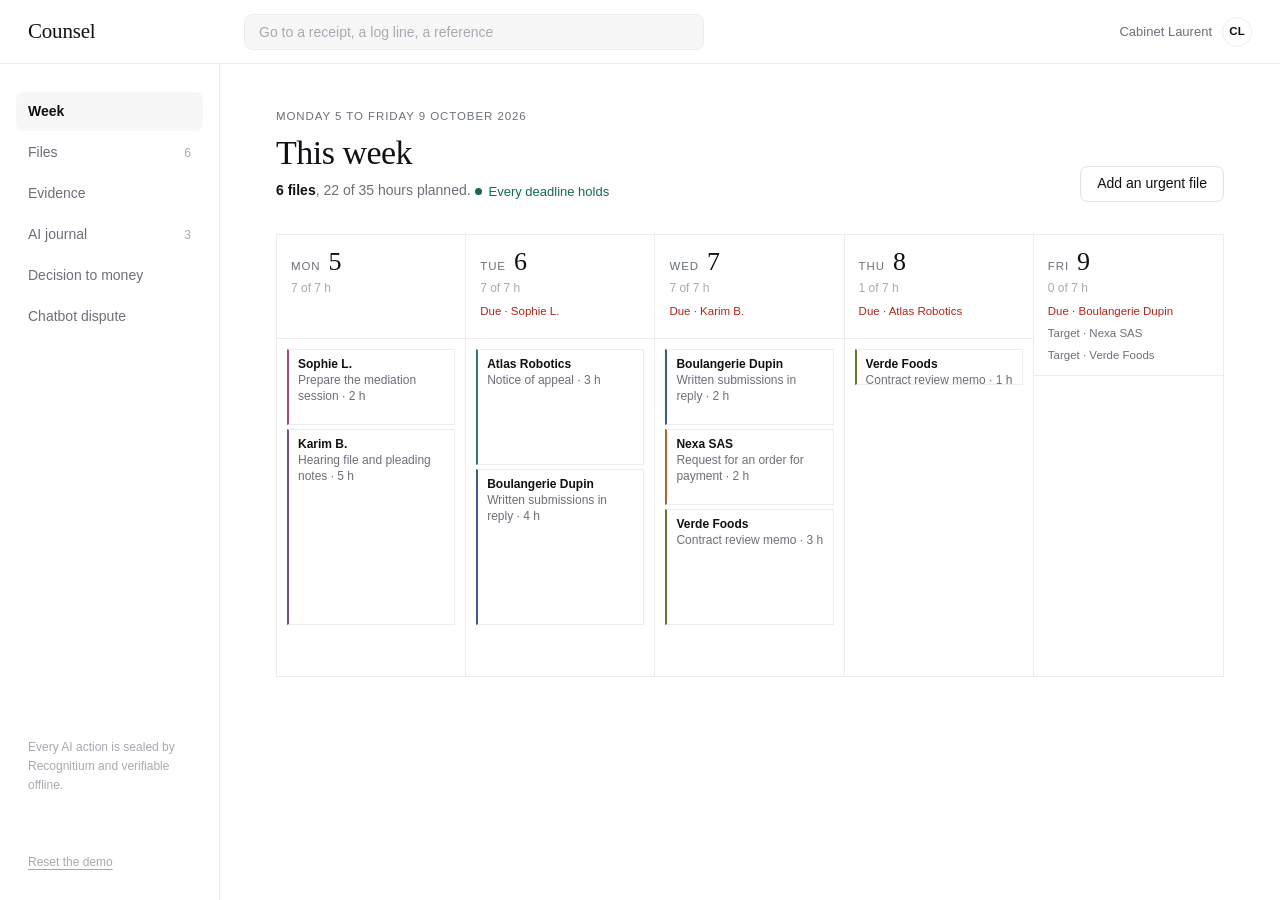
==== commit 58526466: "Live Mistral for the explanation: a small relay (server.mjs) serves the pages and forwards the draft" ====
--- a/index.html
+++ b/index.html
@@ -215,7 +215,7 @@
     <button class="nav" data-view="journal">AI journal <i id="n-journal"></i></button>
     <a class="nav" href="binding.html" style="text-decoration:none">Decision to money <i></i></a>
     <a class="nav" href="conversation.html" style="text-decoration:none">Chatbot dispute <i></i></a>
-    <div class="rail-foot">Every AI action is sealed by Recognitium and verifiable offline.<br><br><button data-act="reset">Reset the demo</button></div>
+    <div class="rail-foot">Every AI action is sealed by Recognitium and verifiable offline.<br><br><span id="mstatus"></span><br><br><button data-act="reset">Reset the demo</button></div>
   </nav>
 
   <main>
@@ -625,7 +625,7 @@
   const leaves = LOG.map(l => sha256js(enc(l)));
   const head = leaves.reduce((h, leaf) => sha256js(enc(h + leaf)), ZERO);
   const intact = head === HEAD && hits.every(x => leaves[x.i] === LEAVES[x.i]);
-  state.horizon = { ref, hits, got: day(got), due: day(due), dueShort: `${due.getUTCDate()} ${MONTHS[due.getUTCMonth()].slice(0, 3)}`, bases, intact, ms: Math.max(1, Math.round(performance.now() - t0)) };
+  state.horizon = { ref, hits, letter: text, got: day(got), due: day(due), dueShort: `${due.getUTCDate()} ${MONTHS[due.getUTCMonth()].slice(0, 3)}`, bases, intact, ms: Math.max(1, Math.round(performance.now() - t0)) };
   state.sel = null; state.explain = null;
   setView("evidence"); renderAll();
   log("AI", `Read the dispute letter · ${ref}, ${bases.length} legal bases, answer due ${day(due)}`, text, JSON.stringify(state.horizon), "To be checked by Me Laurent");
@@ -698,7 +698,7 @@
 
 function checkExplanation(text) {
   const h = state.horizon, norm = s => s.replace(/(\d)[ , ](?=\d{3}\b)/g, "$1");
-  const known = new Set((norm(h.hits.map(x => x.l).join(" ") + " " + h.got + " " + h.ref).match(/\d+/g) || []).map(Number));
+  const known = new Set((norm(h.hits.map(x => x.l).join(" ") + " " + h.got + " " + h.ref + " " + (h.letter || "")).match(/\d+/g) || []).map(Number));
   return [...new Set((norm(text).match(/\d+/g) || []).filter(n => !known.has(Number(n))))];
 }
 
@@ -709,10 +709,13 @@
       <div class="kv"><span>Recognitium receipt</span><div><input class="field" id="xrid" placeholder="DG-..." value="${x.receipt || ""}" style="margin:0">
         <div class="note" id="xvl" style="margin-top:6px">${x.receipt ? `<a href="${VERIFY(x.receipt)}" target="_blank" rel="noopener">Verify this receipt</a>` : "Seal the fingerprint, then paste the receipt id."}</div></div></div>
       <div class="note" style="margin-top:10px">The letter stays at the bank; only its fingerprint is sealed. The bank can prove what it explained, when, and that it matches the logs.</div>`
+    : x.busy ? `<div class="note" style="margin-top:14px">Mistral is drafting from the ${state.horizon.hits.length} sealed lines only…</div>`
     : `<div class="row" style="margin-top:14px"><button class="btn" data-act="xapprove">Approve and seal</button><button class="btn ghost" data-act="xcheck">Check against the logs</button></div>
-      <div class="note" style="margin-top:10px">Drafted by the AI from the sealed lines only; reviewed and approved by Me Laurent. In production, Mistral writes the draft on the firm's own servers.</div>`;
+      <div class="note" style="margin-top:10px">${x.by && x.by.startsWith("Mistral")
+        ? `Drafted live by ${esc(x.by)} from the sealed lines only. Every figure is checked against the log before Me Laurent can approve it.`
+        : `Drafted by rules from the sealed lines${x.why ? ` (${esc(x.why)})` : ""}. With the relay running, Mistral writes this draft.`}</div>`;
   return `<div class="sec" id="xbox" style="scroll-margin-top:84px"><div class="sec-h"><h2>Explanation to the applicant</h2><span class="note">AI Act art. 86: a clear and meaningful explanation of the AI's role and of the main elements of the decision.</span></div>
-    <div class="xgrid"><div><textarea class="letter" id="xtext" spellcheck="false" ${x.hash ? "readonly" : ""}>${esc(x.text)}</textarea><div id="xres">${x.res || ""}</div>${sealed}</div>
+    <div class="xgrid"><div><textarea class="letter" id="xtext" spellcheck="false" ${x.hash || x.busy ? "readonly" : ""}>${x.busy ? "" : esc(x.text)}</textarea><div id="xres">${x.res || ""}</div>${sealed}</div>
       <div><div class="eyebrow">Every figure, from a sealed line</div><div class="srcs">${x.sources.map(s => `<div class="src" data-line="${s.i}"><b>${s.fig}</b>${s.label}<br><code>${s.seq} · ${(LINE_RECEIPTS[s.seq] || { id: "" }).id.slice(0, 11)}</code></div>`).join("")}</div></div></div></div>`;
 }
 
@@ -824,12 +827,24 @@
     }
     case "sample": return openDispute(SAMPLE_LETTER);
     case "explain": {
-      const first = !state.explain;
-      if (first) state.explain = draftExplanation();
-      renderEvidence();
-      $("xbox").scrollIntoView({ behavior: "smooth", block: "start" });
-      if (first) return log("AI", `Drafted a plain-language explanation (AI Act art. 86) · ${state.horizon.ref}`, state.horizon.hits.map(x => x.l).join("\n"), state.explain.text, "To be reviewed by Me Laurent");
-      return;
+      if (state.explain) { renderEvidence(); $("xbox").scrollIntoView({ behavior: "smooth", block: "start" }); return; }
+      const rules = draftExplanation(), h = state.horizon;
+      state.explain = { ...rules, by: "rules", busy: MISTRAL.on };
+      renderEvidence(); $("xbox").scrollIntoView({ behavior: "smooth", block: "start" });
+      if (MISTRAL.on) {
+        try {
+          const ctrl = new AbortController(), timer = setTimeout(() => ctrl.abort(), 30000);
+          const r = await fetch("/api/explain", { method: "POST", signal: ctrl.signal, headers: { "content-type": "application/json" }, body: JSON.stringify({ letter: h.letter, lines: h.hits.map(x => x.l) }) });
+          clearTimeout(timer);
+          const d = await r.json();
+          if (!r.ok || !d.text) throw new Error(d.error || `relay answered ${r.status}`);
+          Object.assign(state.explain, { text: d.text, draft: d.text, by: `Mistral · ${d.model}`, busy: false });
+        } catch (err) {
+          Object.assign(state.explain, { by: "rules", why: `Mistral unavailable: ${err.name === "AbortError" ? "no answer within 30 s" : err.message}`, busy: false });
+        }
+        renderEvidence(); $("xbox").scrollIntoView({ block: "start" });
+      }
+      return log("AI", `Drafted a plain-language explanation (AI Act art. 86) · ${h.ref} · ${state.explain.by}`, h.hits.map(x => x.l).join("\n"), state.explain.text, "To be reviewed by Me Laurent");
     }
     case "xcheck":
     case "xapprove": {
@@ -942,6 +957,15 @@
   if (f) f.text().then(openDispute); else openDispute(e.dataTransfer.getData("text") || "");
 });
 
+/* Live Mistral: available when the page is served by server.mjs with a key set. */
+const MISTRAL = { on: false, model: "" };
+if (location.protocol.startsWith("http")) {
+  fetch("/api/health").then(r => r.json()).then(d => {
+    Object.assign(MISTRAL, { on: !!d.mistral, model: d.model || "" });
+    $("mstatus").textContent = d.mistral ? `Mistral connected · ${d.model}` : "Mistral relay running, no API key set";
+  }).catch(() => {});
+}
+
 renderAll(); seed();
 if (location.hash.length > 1) { const q = decodeURIComponent(location.hash.slice(1)); $("goto").value = q; goTo(q); }
 </script>
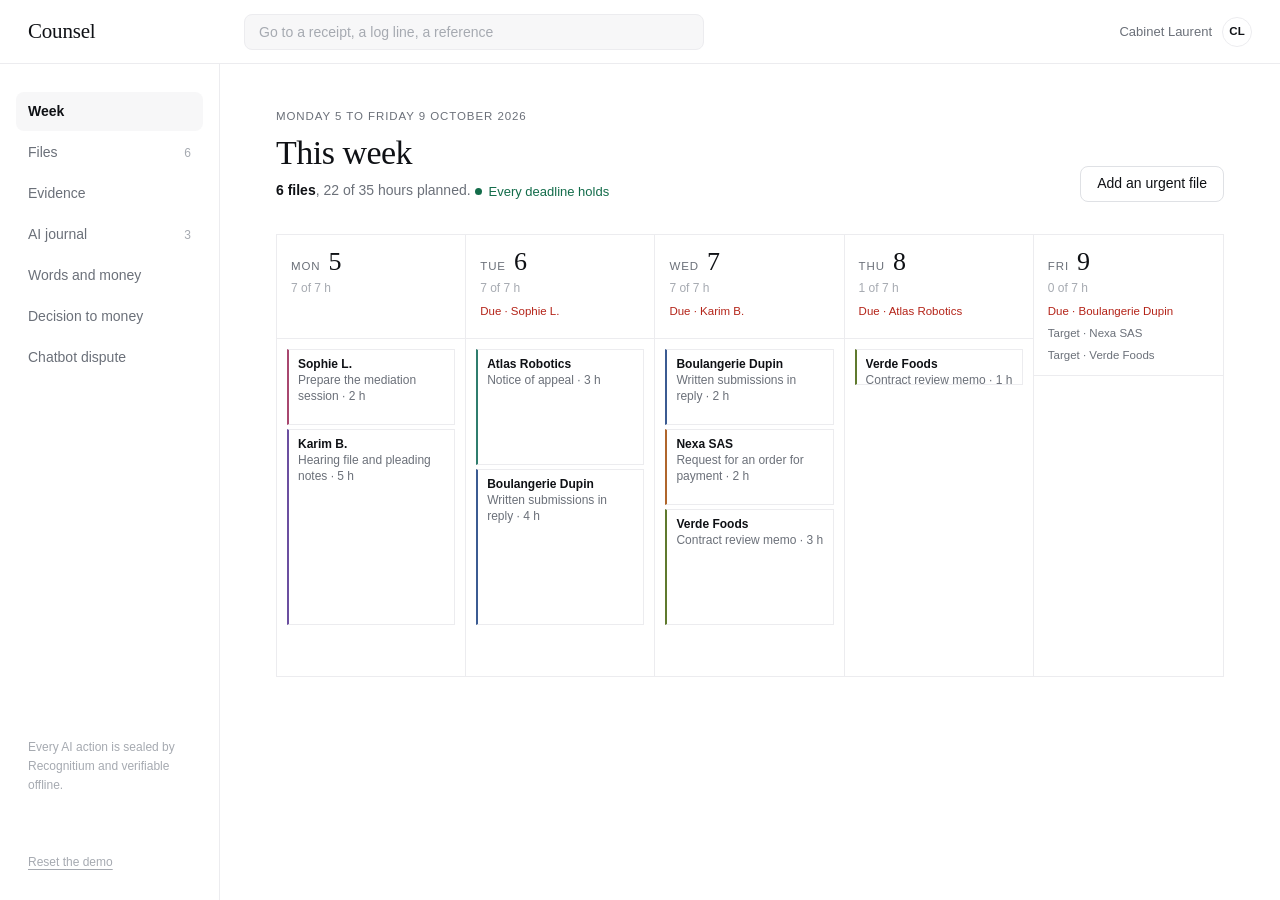
==== commit fed09103: "Words and money (linked.html): a transfer, the customer's conversation about it and the assistant's " ====
--- a/index.html
+++ b/index.html
@@ -213,6 +213,7 @@
     <button class="nav" data-view="files">Files <i id="n-files"></i></button>
     <button class="nav" data-view="evidence">Evidence <i id="n-evidence"></i></button>
     <button class="nav" data-view="journal">AI journal <i id="n-journal"></i></button>
+    <a class="nav" href="linked.html" style="text-decoration:none">Words and money <i></i></a>
     <a class="nav" href="binding.html" style="text-decoration:none">Decision to money <i></i></a>
     <a class="nav" href="conversation.html" style="text-decoration:none">Chatbot dispute <i></i></a>
     <div class="rail-foot">Every AI action is sealed by Recognitium and verifiable offline.<br><br><span id="mstatus"></span><br><br><button data-act="reset">Reset the demo</button></div>
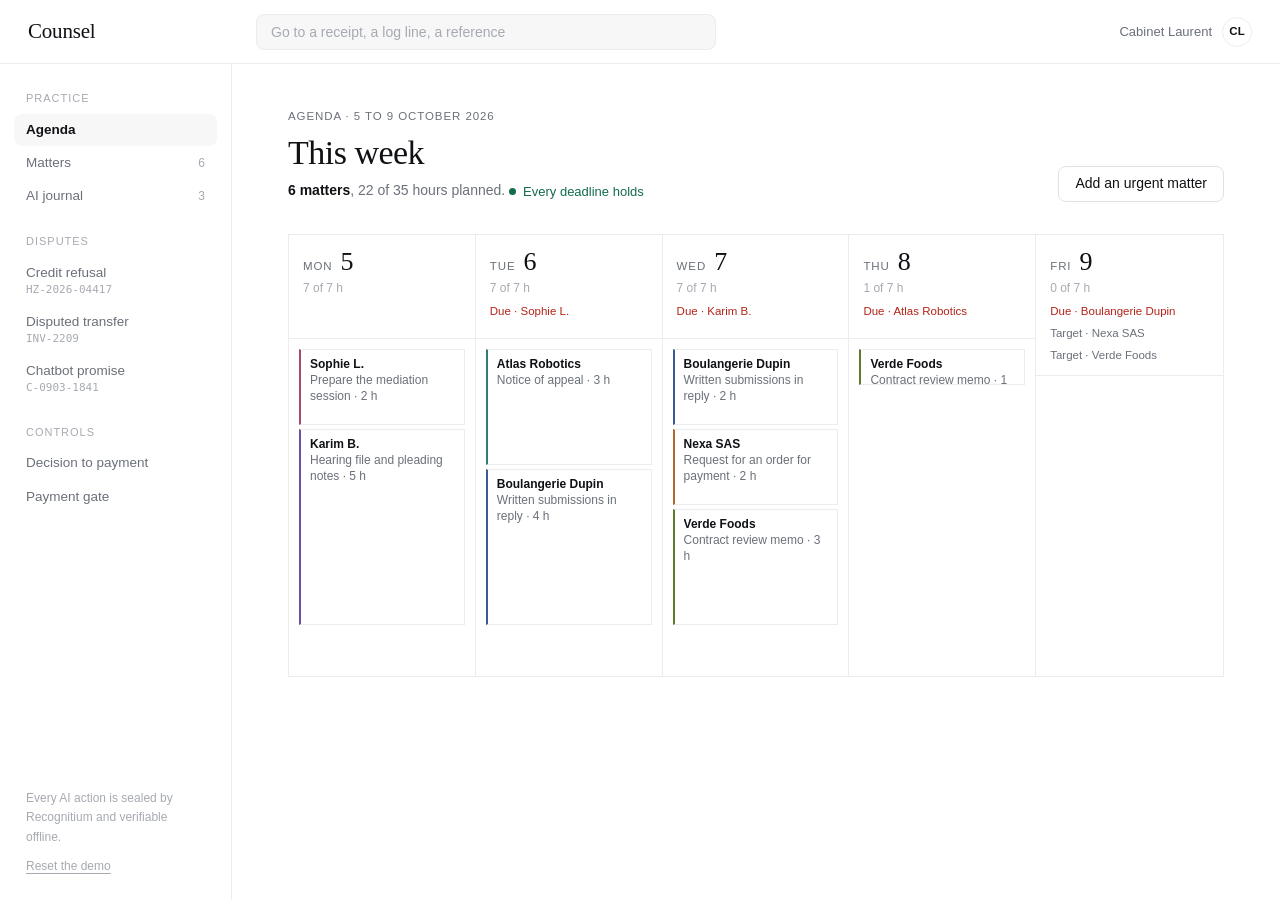
==== commit afef936a: "One app, one menu: Practice (Agenda, Matters, AI journal), Disputes (Credit refusal, Disputed transf" ====
--- a/index.html
+++ b/index.html
@@ -19,25 +19,7 @@
   a { color: inherit; }
   code, .mono { font-family: var(--mono); font-size: 12px; }
 
-  /* frame */
-  .top { height: 64px; display: flex; align-items: center; gap: 24px; padding: 0 28px; border-bottom: 1px solid var(--line); position: sticky; top: 0; background: rgba(255,255,255,.96); backdrop-filter: blur(8px); z-index: 20; }
-  .mark { font-family: var(--serif); font-size: 21px; color: var(--ink); letter-spacing: -.01em; width: 192px; flex: none; }
-  .go { flex: 1; max-width: 460px; position: relative; }
-  .go input { width: 100%; height: 36px; border: 1px solid var(--line); border-radius: 8px; padding: 0 150px 0 14px; font: inherit; background: var(--soft); color: var(--ink); outline: none; transition: border-color .15s, background .15s; }
-  .go input:focus { background: #fff; border-color: #d9dbe0; }
-  .go input::placeholder { color: var(--faint); }
-  #gostatus { position: absolute; right: 12px; top: 50%; transform: translateY(-50%); font-size: 12px; color: var(--muted); pointer-events: none; max-width: 140px; white-space: nowrap; overflow: hidden; text-overflow: ellipsis; }
-  .firm { margin-left: auto; display: flex; align-items: center; gap: 10px; color: var(--muted); font-size: 13px; }
-  .av { width: 30px; height: 30px; border-radius: 50%; border: 1px solid var(--line); display: grid; place-items: center; font-size: 11.5px; color: var(--ink); font-weight: 600; }
-  .shell { display: grid; grid-template-columns: 220px 1fr; min-height: calc(100vh - 64px); }
-  .rail { border-right: 1px solid var(--line); padding: 28px 16px; display: flex; flex-direction: column; gap: 2px; position: sticky; top: 64px; height: calc(100vh - 64px); }
-  .nav { display: flex; justify-content: space-between; align-items: center; gap: 10px; flex: none; border: 0; background: none; text-align: left; padding: 9px 12px; border-radius: 8px; color: var(--muted); }
-  .nav:hover { color: var(--ink); background: var(--soft); }
-  .nav.on { color: var(--ink); background: var(--soft); font-weight: 550; }
-  .nav i { font-style: normal; font-size: 12px; color: var(--faint); font-variant-numeric: tabular-nums; }
-  .rail-foot { margin-top: auto; padding: 0 12px; font-size: 12px; color: var(--faint); line-height: 1.6; }
-  .rail-foot button { border: 0; background: none; padding: 0; color: var(--faint); text-decoration: underline; text-underline-offset: 3px; }
-  main { padding: 44px 56px 96px; max-width: 1180px; width: 100%; }
+
   .view { display: none; animation: fade .25s ease; }
   .view.on { display: block; }
   @keyframes fade { from { opacity: 0; transform: translateY(4px); } to { opacity: 1; transform: none; } }
@@ -187,50 +169,32 @@
   .field { width: 100%; height: 36px; border: 1px solid #dfe1e5; border-radius: 8px; padding: 0 12px; font: 12.5px var(--mono); outline: none; margin-top: 4px; }
 
   @media (max-width: 960px) {
-    .top { padding: 0 16px; gap: 12px; } .mark { width: auto; } .firm span { display: none; }
-    .shell { grid-template-columns: 1fr; }
-    .rail { position: static; height: auto; flex-direction: row; overflow-x: auto; padding: 8px 12px; border-right: 0; border-bottom: 1px solid var(--line); }
-    .rail-foot { display: none; }
-    main { padding: 28px 16px 72px; }
     .cal { grid-template-columns: 1fr; } .day { border-right: 0; border-bottom: 1px solid var(--line); } .slots { height: auto; }
     .facts { grid-template-columns: 1fr 1fr; } .facts > div + div { border-left: 0; padding-left: 0; }
     .act, .lv { grid-template-columns: 64px 1fr; } .act .t, .act .r, .lv .t, .lv .f, .lv .r { display: none; }
     .sealbox { grid-template-columns: 1fr; } .notice ul { columns: 1; }
-    .go input { padding-right: 14px; } #gostatus { display: none; }
   }
 </style>
+<link rel="stylesheet" href="shell.css">
 </head>
 <body>
-<header class="top">
-  <div class="mark">Counsel</div>
-  <div class="go"><input id="goto" placeholder="Go to a receipt, a log line, a reference" autocomplete="off" spellcheck="false"><div id="gostatus"></div></div>
-  <div class="firm"><span>Cabinet Laurent</span><div class="av">CL</div></div>
-</header>
+<header class="top" id="top"></header>
 
 <div class="shell">
-  <nav class="rail">
-    <button class="nav on" data-view="week">Week <i id="n-week"></i></button>
-    <button class="nav" data-view="files">Files <i id="n-files"></i></button>
-    <button class="nav" data-view="evidence">Evidence <i id="n-evidence"></i></button>
-    <button class="nav" data-view="journal">AI journal <i id="n-journal"></i></button>
-    <a class="nav" href="linked.html" style="text-decoration:none">Words and money <i></i></a>
-    <a class="nav" href="binding.html" style="text-decoration:none">Decision to money <i></i></a>
-    <a class="nav" href="conversation.html" style="text-decoration:none">Chatbot dispute <i></i></a>
-    <div class="rail-foot">Every AI action is sealed by Recognitium and verifiable offline.<br><br><span id="mstatus"></span><br><br><button data-act="reset">Reset the demo</button></div>
-  </nav>
+  <nav class="rail" id="rail"></nav>
 
   <main>
     <section class="view on" id="v-week">
       <div class="vh">
-        <div><div class="eyebrow">Monday 5 to Friday 9 October 2026</div><h1>This week</h1><p class="lede" id="summary"></p></div>
-        <button class="btn ghost" data-act="urgent" id="urgentBtn">Add an urgent file</button>
+        <div><div class="eyebrow">Agenda · 5 to 9 October 2026</div><h1>This week</h1><p class="lede" id="summary"></p></div>
+        <button class="btn ghost" data-act="urgent" id="urgentBtn">Add an urgent matter</button>
       </div>
       <div id="alert"></div>
       <div class="cal" id="grid"></div>
     </section>
 
     <section class="view" id="v-files">
-      <div class="vh"><div><div class="eyebrow">Cabinet Laurent</div><h1>Files</h1><p class="lede">Each file is ranked on its own client's priorities, never against another file.</p></div></div>
+      <div class="vh"><div><div class="eyebrow">Practice · Cabinet Laurent</div><h1>Matters</h1><p class="lede">Each matter is ranked on its own client's priorities, never against another.</p></div></div>
       <table class="tbl"><thead><tr><th>Client</th><th>Matter</th><th>Deadline</th><th>Hours</th><th>Status</th></tr></thead><tbody id="files"></tbody></table>
     </section>
 
@@ -238,7 +202,7 @@
 
     <section class="view" id="v-journal">
       <div class="vh">
-        <div><div class="eyebrow">Article 12-ready</div><h1>AI journal</h1><p class="lede">Every AI action, append-only. Each line carries the fingerprint of the line before: change one and every later line breaks.</p></div>
+        <div><div class="eyebrow">Practice · Article 12-ready</div><h1>AI journal</h1><p class="lede">Every AI action, append-only. Each line carries the fingerprint of the line before: change one and every later line breaks.</p></div>
         <div class="row"><button class="btn ghost" data-act="check">Check integrity</button><button class="btn ghost" data-act="alter">Rewrite a past line</button><button class="btn ghost" data-act="export">Export</button></div>
       </div>
       <div id="jcheck"></div>
@@ -254,6 +218,7 @@
 <div class="scrim" id="scrim"></div>
 <aside class="drawer" id="drawer"><div class="dr" id="dr"></div></aside>
 
+<script src="shell.js" data-page="index"></script>
 <script>
 /* Fictional firm, fictional clients. Hours are the lawyer's; deadlines are the clients'. */
 const DAYS = ["Mon 5", "Tue 6", "Wed 7", "Thu 8", "Fri 9"];
@@ -470,22 +435,21 @@
 function setView(v) {
   state.view = v;
   document.querySelectorAll(".view").forEach(x => x.classList.toggle("on", x.id === "v-" + v));
-  document.querySelectorAll(".nav").forEach(x => x.classList.toggle("on", x.dataset.view === v));
+  Shell.setActive({ week: "agenda", files: "matters", evidence: "credit", journal: "journal" }[v]);
   window.scrollTo({ top: 0 });
 }
 
 function renderNav() {
   const p = plan(tasks());
-  $("n-week").textContent = p.list.some(t => t.late) ? "1 at risk" : "";
-  $("n-files").textContent = p.list.length;
-  $("n-evidence").textContent = state.horizon ? "1" : "";
+  $("n-agenda").textContent = p.list.some(t => t.late) ? "1 at risk" : "";
+  $("n-matters").textContent = p.list.length;
   $("n-journal").textContent = journal.length;
 }
 
 function renderWeek() {
   const p = plan(tasks());
   const total = p.list.reduce((s, t) => s + t.hours, 0), late = p.list.filter(t => t.late);
-  $("summary").innerHTML = `<b>${p.list.length} files</b>, ${total} of ${CAP * 5} hours planned. ` +
+  $("summary").innerHTML = `<b>${p.list.length} matters</b>, ${total} of ${CAP * 5} hours planned. ` +
     (late.length ? `<span class="st risk">One deadline at risk</span>` : `<span class="st ok">Every deadline holds</span>`);
   $("urgentBtn").disabled = state.urgent;
 
@@ -540,16 +504,16 @@
 function renderEvidence() {
   const h = state.horizon;
   if (!h) {
-    $("evidence").innerHTML = `<div class="vh"><div><div class="eyebrow">Disputes about AI decisions</div><h1>Evidence</h1>
-      <p class="lede">Drop a client's dispute letter. Counsel reads it, finds the AI actions it concerns, and proves they have not changed since they happened.</p></div></div>
+    $("evidence").innerHTML = `<div class="vh"><div><div class="eyebrow">Dispute · Banque Horizon · HZ-2026-04417</div><h1>Credit refusal</h1>
+      <p class="lede">An applicant contests a loan refused by the bank's AI. Drop his letter: Counsel reads it, finds the AI actions it concerns, and proves they have not changed since they happened.</p></div></div>
       <div class="drop" id="drop"><h2>Drop a dispute letter here</h2><p>A text file or a pasted letter. Nothing leaves this machine: only fingerprints are ever sealed.</p>
       <button class="btn" data-act="sample">Use the sample letter · Banque Horizon</button></div>`;
     return;
   }
   const own = h.hits.filter(x => LINE_RECEIPTS[seqOf(x.l)]).length;
   $("evidence").innerHTML = `
-    <div class="vh"><div><div class="eyebrow">Banque Horizon · credit AI system CreditScore v3.2</div><h1>${h.ref}</h1>
-      <p class="lede">Request for an explanation of an automated credit refusal. Case file built in ${h.ms} ms from the letter alone.</p></div>
+    <div class="vh"><div><div class="eyebrow">Dispute · Banque Horizon · ${h.ref}</div><h1>Credit refusal</h1>
+      <p class="lede">The applicant asks for an explanation of a loan refused by CreditScore v3.2. Case file built in ${h.ms} ms from his letter alone.</p></div>
       <div class="row"><button class="btn" data-act="bundle">Download the evidence file</button><button class="btn ghost" data-act="explain">Explain to the applicant</button><button class="btn ghost" data-case="horizon">Strategy</button></div></div>
     <div class="facts">
       <div><span>Request</span><b>${h.bases.join(", ") || "Contestation"}</b></div>
@@ -792,9 +756,6 @@
 
 /* ---------- events ---------- */
 document.addEventListener("click", async e => {
-  const nav = e.target.closest(".nav");
-  if (nav && nav.dataset.view) return setView(nav.dataset.view);
-  if (nav) return;
   const lineEl = e.target.closest("[data-line]");
   if (lineEl && !e.target.closest("[data-act]")) return focusLine(+lineEl.dataset.line);
   const el = e.target.closest("[data-act],[data-case]");
@@ -968,7 +929,15 @@
 }
 
 renderAll(); seed();
-if (location.hash.length > 1) { const q = decodeURIComponent(location.hash.slice(1)); $("goto").value = q; goTo(q); }
+/* Routes: #/agenda, #/matters, #/dispute, #/journal; any other hash is a search (receipt, line, reference). */
+const ROUTES = { agenda: "week", matters: "files", dispute: "evidence", journal: "journal" };
+function route() {
+  const h = decodeURIComponent(location.hash.slice(1));
+  if (!h || h.startsWith("/")) return setView(ROUTES[h.slice(1)] || "week");
+  $("goto").value = h; goTo(h);
+}
+window.addEventListener("hashchange", route);
+setView("week"); route();
 </script>
 </body>
 </html>
--- a/shell.css
+++ b/shell.css
@@ -0,0 +1,34 @@
+/* Counsel shell: one header and one menu on every page. Colours and fonts come from each page's :root. */
+.top { height: 64px; display: flex; align-items: center; gap: 24px; padding: 0 28px; border-bottom: 1px solid var(--line); position: sticky; top: 0; background: rgba(255,255,255,.96); backdrop-filter: blur(8px); z-index: 20; }
+.mark { font-family: var(--serif); font-size: 21px; color: var(--ink); letter-spacing: -.01em; width: 204px; flex: none; text-decoration: none; }
+.go { flex: 1; max-width: 460px; position: relative; }
+.go input { width: 100%; height: 36px; border: 1px solid var(--line); border-radius: 8px; padding: 0 150px 0 14px; font: inherit; background: var(--soft); color: var(--ink); outline: none; transition: border-color .15s, background .15s; }
+.go input:focus { background: #fff; border-color: #d9dbe0; }
+.go input::placeholder { color: var(--faint); }
+#gostatus { position: absolute; right: 12px; top: 50%; transform: translateY(-50%); font-size: 12px; color: var(--muted); pointer-events: none; max-width: 140px; white-space: nowrap; overflow: hidden; text-overflow: ellipsis; }
+.firm { margin-left: auto; display: flex; align-items: center; gap: 10px; color: var(--muted); font-size: 13px; }
+.av { width: 30px; height: 30px; border-radius: 50%; border: 1px solid var(--line); display: grid; place-items: center; font-size: 11.5px; color: var(--ink); font-weight: 600; }
+
+.shell { display: grid; grid-template-columns: 232px minmax(0, 1fr); min-height: calc(100vh - 64px); }
+.shell > main { padding: 44px 56px 96px; max-width: 1180px; width: 100%; margin: 0; }
+.rail { border-right: 1px solid var(--line); padding: 20px 14px 24px; display: flex; flex-direction: column; gap: 1px; position: sticky; top: 64px; height: calc(100vh - 64px); overflow-y: auto; }
+.grp { font-size: 11px; letter-spacing: .09em; text-transform: uppercase; color: var(--faint); padding: 20px 12px 6px; }
+.grp:first-child { padding-top: 6px; }
+.nav { display: flex; justify-content: space-between; align-items: center; gap: 10px; padding: 7px 12px; border-radius: 8px; color: var(--muted); text-decoration: none; font-size: 13.5px; line-height: 1.35; }
+.nav small { display: block; font-family: var(--mono); font-size: 11px; color: var(--faint); font-weight: 400; margin-top: 1px; }
+.nav:hover { color: var(--ink); background: var(--soft); }
+.nav.on { color: var(--ink); background: var(--soft); font-weight: 550; }
+.nav i { font-style: normal; font-size: 12px; color: var(--faint); font-variant-numeric: tabular-nums; flex: none; }
+.rail-foot { margin-top: auto; padding: 24px 12px 0; font-size: 12px; color: var(--faint); line-height: 1.6; display: flex; flex-direction: column; gap: 10px; align-items: flex-start; }
+.rail-foot button { border: 0; background: none; padding: 0; color: var(--faint); text-decoration: underline; text-underline-offset: 3px; font: inherit; cursor: pointer; }
+#mstatus:empty { display: none; }
+
+@media (max-width: 960px) {
+  .top { padding: 0 16px; gap: 12px; } .mark { width: auto; } .firm span { display: none; }
+  .go input { padding-right: 14px; } #gostatus { display: none; }
+  .shell { grid-template-columns: 1fr; }
+  .shell > main { padding: 28px 16px 72px; }
+  .rail { position: static; height: auto; flex-direction: row; overflow-x: auto; padding: 8px 12px; border-right: 0; border-bottom: 1px solid var(--line); gap: 4px; }
+  .grp, .rail-foot, .nav small { display: none; }
+  .nav { flex: none; }
+}
